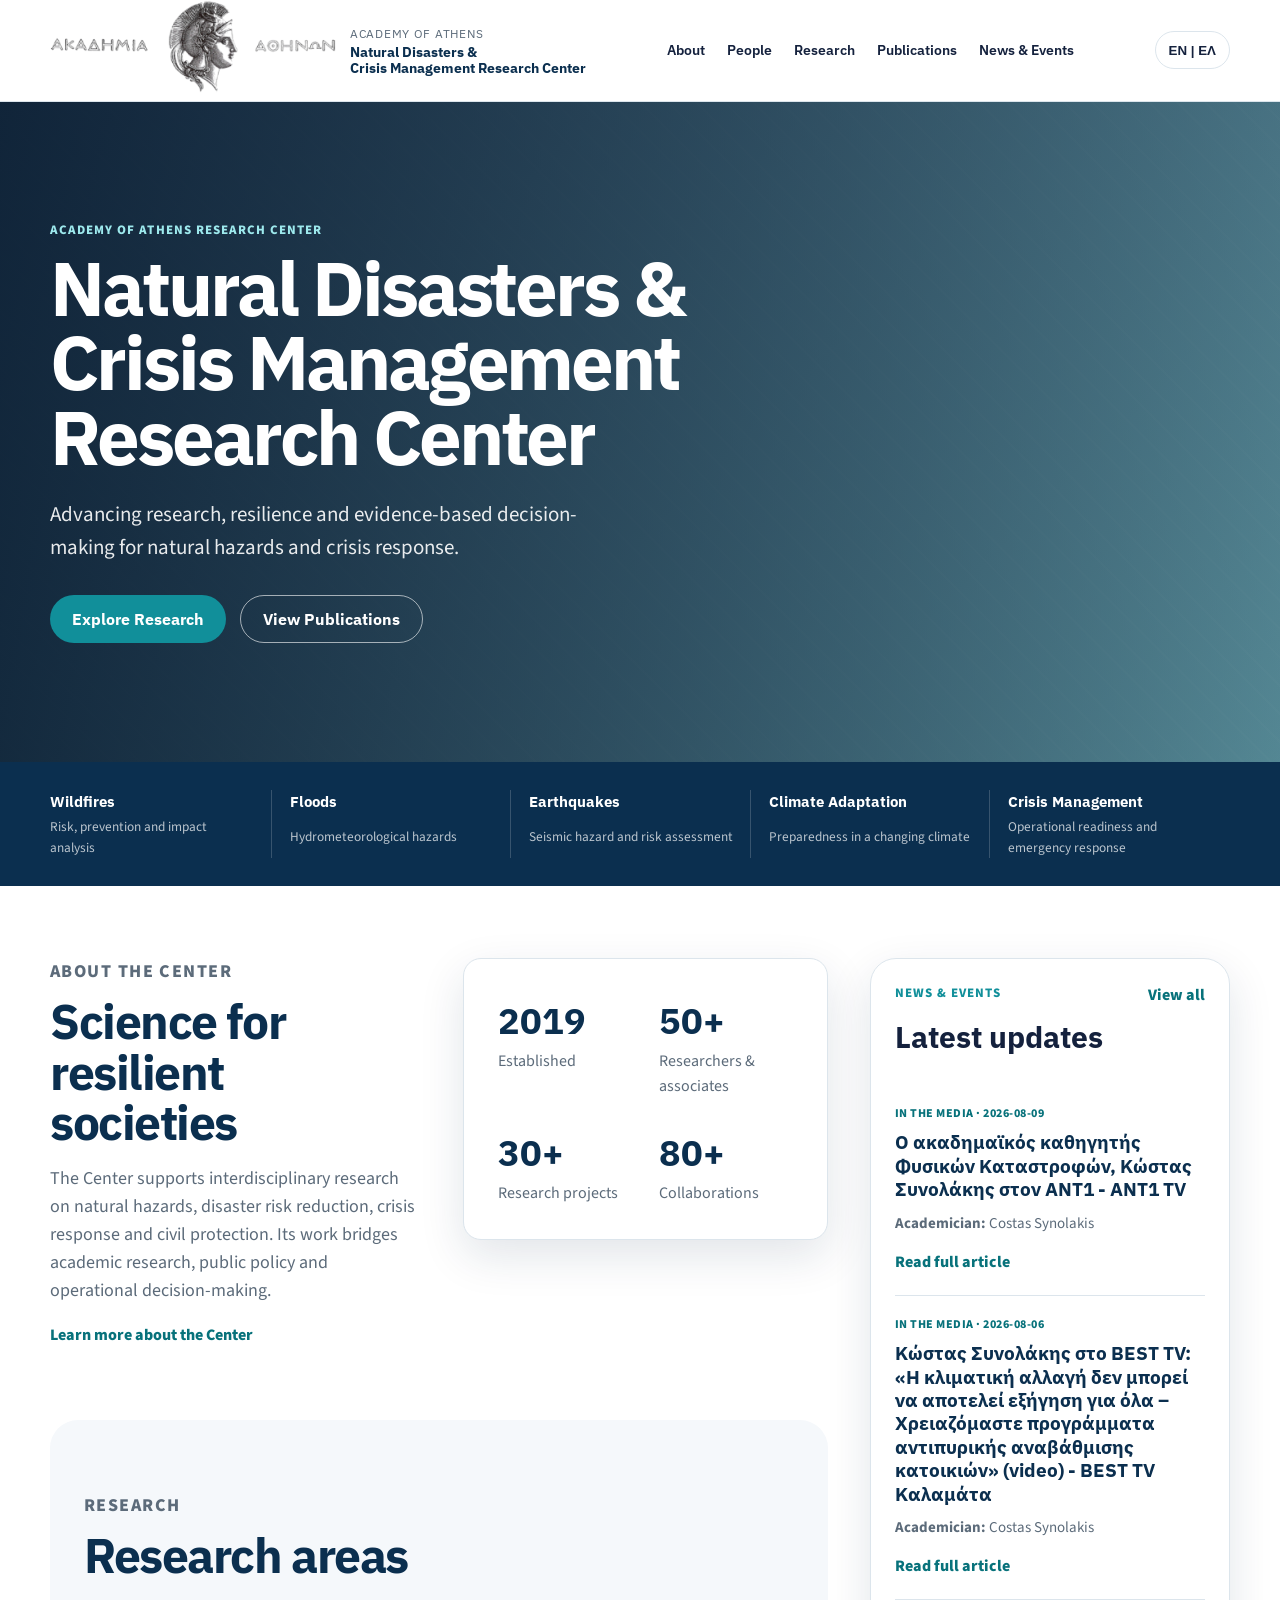
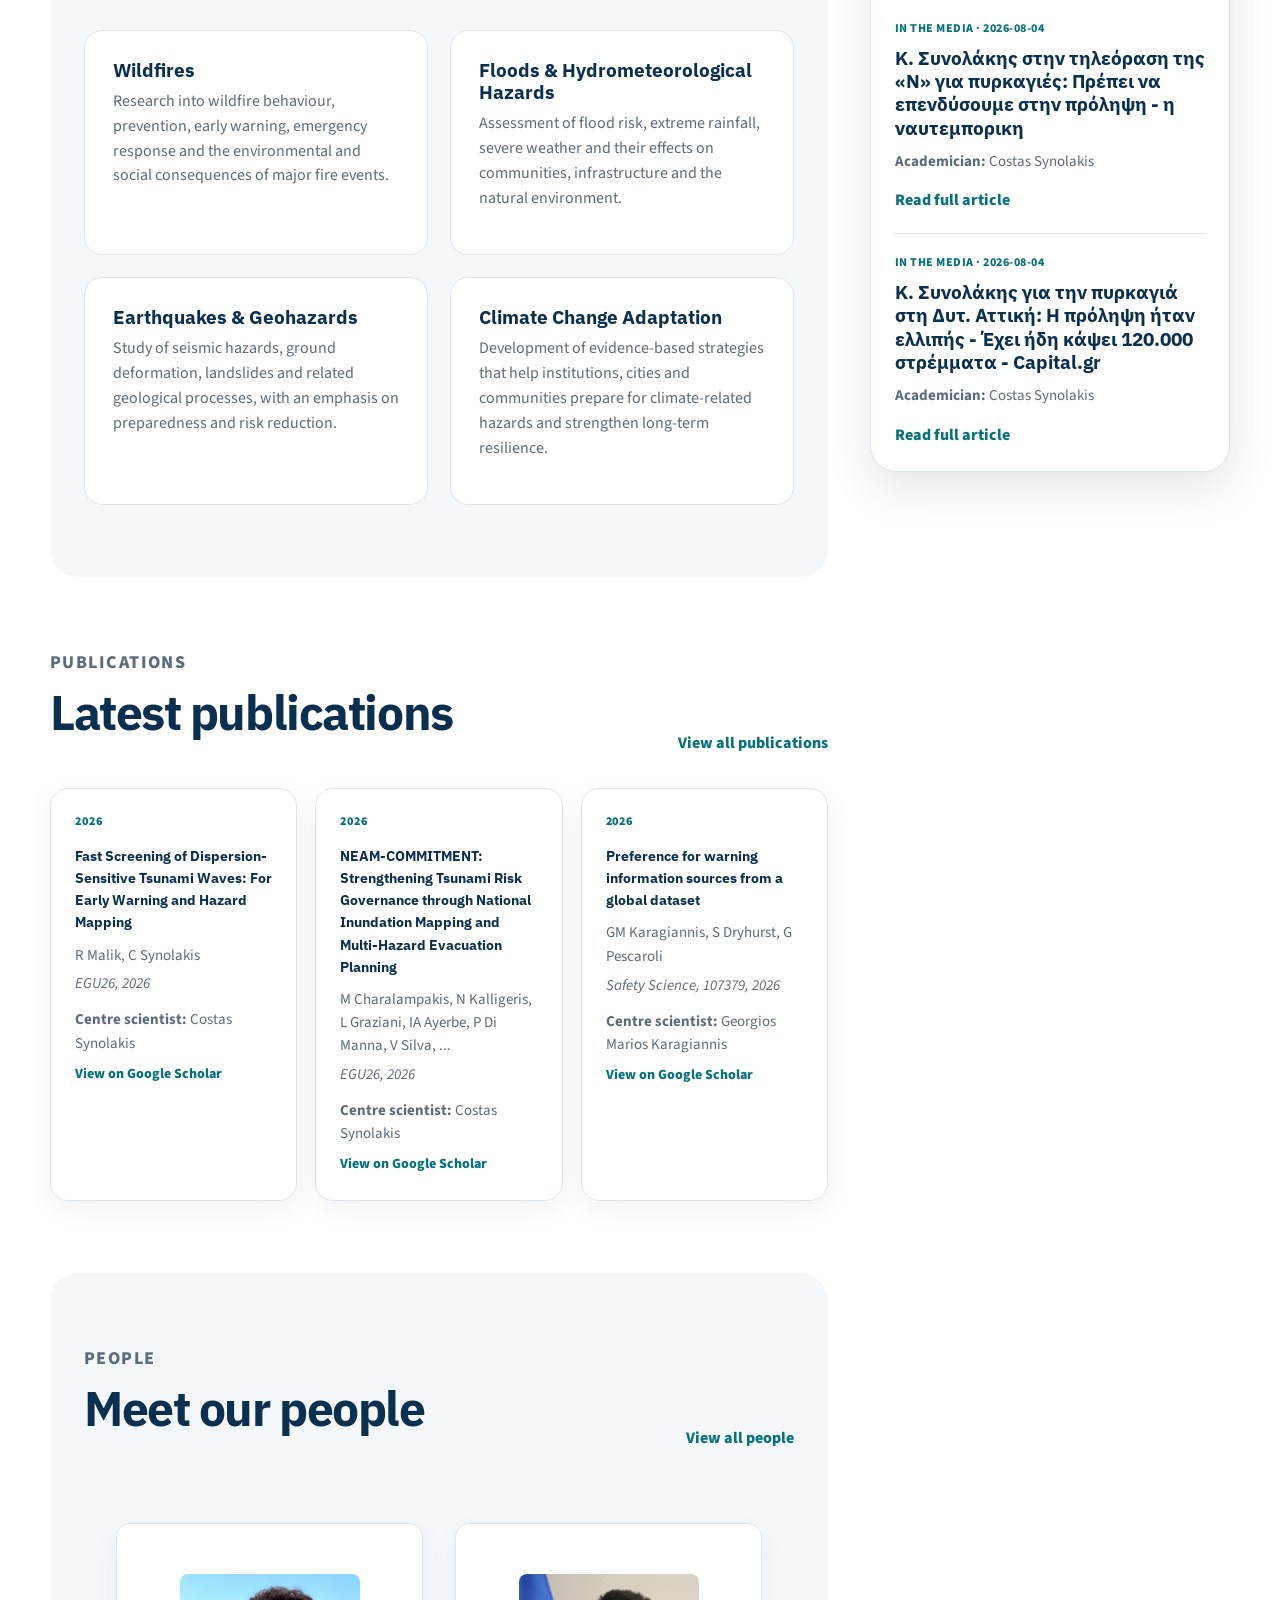
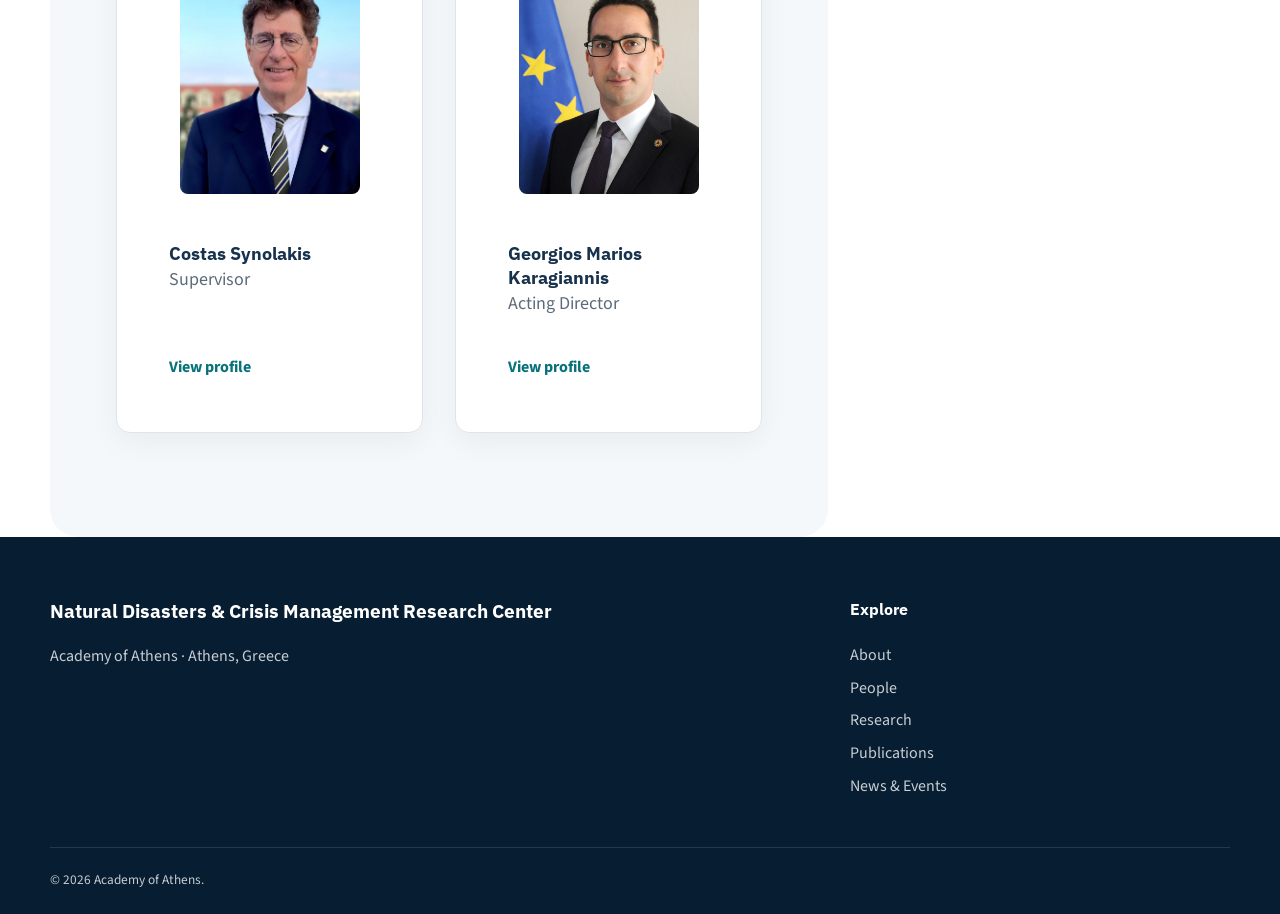
==== index.html @ b4e49e6f "Updates to the people section" ====
<!DOCTYPE html>
<html lang="en">
<head>
  <meta charset="UTF-8" />
  <meta name="viewport" content="width=device-width, initial-scale=1.0" />

  <title>
    Natural Disasters & Crisis Management Research Center | Academy of Athens
  </title>

  <meta
    name="description"
    content="Natural Disasters and Crisis Management Research Center of the Academy of Athens."
  />

  <link rel="preconnect" href="https://fonts.googleapis.com" />
  <link rel="preconnect" href="https://fonts.gstatic.com" crossorigin />

  <link
    href="https://fonts.googleapis.com/css2?family=IBM+Plex+Sans:wght@400;500;600;700&family=Source+Sans+3:wght@400;500;600;700&display=swap"
    rel="stylesheet"
  />

  <link rel="stylesheet" href="styles.css" />
</head>

<body>
  <header class="site-header">
    <div class="container nav-wrap">
      <a
        class="brand"
        href="index.html"
        aria-label="Academy of Athens Research Center homepage"
      >
        <div class="brand-logo">
          <img
            src="images/logo/academy-of-athens-logo.png"
            alt="Academy of Athens"
          />
        </div>

        <div>
          <span class="brand-top">Academy of Athens</span>

          <span class="brand-name">
            Natural Disasters &<br />
            Crisis Management Research Center
          </span>
        </div>
      </a>

      <nav class="main-nav" aria-label="Main navigation">
        <a
          href="#about"
          data-en="About"
          data-el="Σχετικά"
        >
          About
        </a>

        <a
          href="#people"
          data-en="People"
          data-el="Άνθρωποι"
        >
          People
        </a>

        <a
          href="#research"
          data-en="Research"
          data-el="Έρευνα"
        >
          Research
        </a>

        <a
          href="#publications"
          data-en="Publications"
          data-el="Δημοσιεύσεις"
        >
          Publications
        </a>

        <a
          href="#news"
          data-en="News & Events"
          data-el="Νέα & Εκδηλώσεις"
        >
          News & Events
        </a>
      </nav>

      <div class="nav-actions">
        <button class="lang-toggle" type="button" data-lang="en">
          EN | ΕΛ
        </button>

        <button
          class="menu-btn"
          type="button"
          aria-label="Open menu"
          aria-expanded="false"
        >
          ☰
        </button>
      </div>
    </div>
  </header>

  <main>
    <section class="hero">
      <div
        class="hero-bg placeholder-img"
        role="img"
        aria-label="Placeholder image for wildfire, flood or crisis management research"
      ></div>

      <div class="hero-overlay"></div>

      <div class="container hero-content">
        <p class="eyebrow">Academy of Athens Research Center</p>

        <h1
          data-en="Natural Disasters & Crisis Management Research Center"
          data-el="Κέντρο Έρευνας Φυσικών Καταστροφών & Διαχείρισης Κρίσεων"
        >
          Natural Disasters & Crisis Management Research Center
        </h1>

        <p
          class="hero-copy"
          data-en="Advancing research, resilience and evidence-based decision-making for natural hazards and crisis response."
          data-el="Προώθηση της έρευνας, της ανθεκτικότητας και της τεκμηριωμένης λήψης αποφάσεων για τις φυσικές καταστροφές και τη διαχείριση κρίσεων."
        >
          Advancing research, resilience and evidence-based decision-making
          for natural hazards and crisis response.
        </p>

        <div class="hero-actions">
  <a
    href="#research"
    class="btn btn-primary"
    data-en="Explore Research"
    data-el="Εξερευνήστε την Έρευνα"
  >
    Explore Research
  </a>

  <a
    href="#publications"
    class="btn btn-secondary"
    data-en="View Publications"
    data-el="Δείτε τις Δημοσιεύσεις"
  >
    View Publications
  </a>
</div>
      </div>
    </section>

    <section
  class="focus-strip"
  aria-label="Research focus areas"
>
  <div class="container focus-grid">
    <article>
      <strong
        data-en="Wildfires"
        data-el="Δασικές πυρκαγιές"
      >
        Wildfires
      </strong>

      <small
        data-en="Risk, prevention and impact analysis"
        data-el="Ανάλυση κινδύνου, πρόληψη και αξιολόγηση επιπτώσεων"
      >
        Risk, prevention and impact analysis
      </small>
    </article>

    <article>
      <strong
        data-en="Floods"
        data-el="Πλημμύρες"
      >
        Floods
      </strong>

      <small
        data-en="Hydrometeorological hazards"
        data-el="Υδρομετεωρολογικοί κίνδυνοι"
      >
        Hydrometeorological hazards
      </small>
    </article>

    <article>
      <strong
        data-en="Earthquakes"
        data-el="Σεισμοί"
      >
        Earthquakes
      </strong>

      <small
        data-en="Seismic hazard and risk assessment"
        data-el="Αξιολόγηση σεισμικής επικινδυνότητας και κινδύνου"
      >
        Seismic hazard and risk assessment
      </small>
    </article>

    <article>
      <strong
        data-en="Climate Adaptation"
        data-el="Προσαρμογή στην κλιματική αλλαγή"
      >
        Climate Adaptation
      </strong>

      <small
        data-en="Preparedness in a changing climate"
        data-el="Προετοιμασία για τις επιπτώσεις ενός μεταβαλλόμενου κλίματος"
      >
        Preparedness in a changing climate
      </small>
    </article>

    <article>
      <strong
        data-en="Crisis Management"
        data-el="Διαχείριση κρίσεων"
      >
        Crisis Management
      </strong>

      <small
        data-en="Operational readiness and emergency response"
        data-el="Επιχειρησιακή ετοιμότητα και απόκριση σε καταστάσεις έκτακτης ανάγκης"
      >
        Operational readiness and emergency response
      </small>
    </article>
  </div>
</section>

    <div class="container homepage-shell">
      <div class="homepage-main">
        <section
  id="about"
  class="section intro-section compact-section"
>
  <div class="two-col">
    <div>
      <p
        class="section-label"
        data-en="About the Center"
        data-el="Σχετικά με το Κέντρο"
      >
        About the Center
      </p>

      <h2
        data-en="Science for resilient societies"
        data-el="Επιστήμη για ανθεκτικές κοινωνίες"
      >
        Science for resilient societies
      </h2>

      <p
        data-en="The Center supports interdisciplinary research on natural hazards, disaster risk reduction, crisis response and civil protection. Its work bridges academic research, public policy and operational decision-making."
        data-el="Το Κέντρο υποστηρίζει τη διεπιστημονική έρευνα στους φυσικούς κινδύνους, τη μείωση του κινδύνου καταστροφών, την αντιμετώπιση κρίσεων και την πολιτική προστασία. Το έργο του συνδέει την ακαδημαϊκή έρευνα με τη δημόσια πολιτική και την επιχειρησιακή λήψη αποφάσεων."
      >
        The Center supports interdisciplinary research on natural hazards,
        disaster risk reduction, crisis response and civil protection. Its
        work bridges academic research, public policy and operational
        decision-making.
      </p>

      <a
        class="text-link"
        href="#"
        data-en="Learn more about the Center"
        data-el="Μάθετε περισσότερα για το Κέντρo"
      >
        Learn more about the Center
      </a>
    </div>

    <div class="stats-card">
      <div>
        <strong>2019</strong>

        <span
          data-en="Established"
          data-el="Έτος ίδρυσης"
        >
          Established
        </span>
      </div>

      <div>
        <strong>50+</strong>

        <span
          data-en="Researchers & associates"
          data-el="Ερευνητές και συνεργάτες"
        >
          Researchers & associates
        </span>
      </div>

      <div>
        <strong>30+</strong>

        <span
          data-en="Research projects"
          data-el="Ερευνητικά έργα"
        >
          Research projects
        </span>
      </div>

      <div>
        <strong>80+</strong>

        <span
          data-en="Collaborations"
          data-el="Συνεργασίες"
        >
          Collaborations
        </span>
      </div>
    </div>
  </div>
</section>
          

        <section
  id="research"
  class="section muted compact-section soft-block"
>
  <div class="section-head">
    <div>
      <p
        class="section-label"
        data-en="Research"
        data-el="Έρευνα"
      >
        Research
      </p>

      <h2
        data-en="Research areas"
        data-el="Ερευνητικοί τομείς"
      >
        Research areas
      </h2>
    </div>

  
  </div>

  <div class="card-grid research-grid">
    <article class="card">
      <h3
        data-en="Wildfires"
        data-el="Δασικές πυρκαγιές"
      >
        Wildfires
      </h3>

      <p
        data-en="Research into wildfire behaviour, prevention, early warning, emergency response and the environmental and social consequences of major fire events."
        data-el="Έρευνα για τη συμπεριφορά των δασικών πυρκαγιών, την πρόληψη, την έγκαιρη προειδοποίηση, την αντιμετώπιση εκτάκτων αναγκών και τις περιβαλλοντικές και κοινωνικές επιπτώσεις μεγάλων πυρκαγιών."
      >
        Research into wildfire behaviour, prevention, early warning,
        emergency response and the environmental and social consequences
        of major fire events.
      </p>
    </article>

    <article class="card">
      <h3
        data-en="Floods & Hydrometeorological Hazards"
        data-el="Πλημμύρες & Υδρομετεωρολογικοί Κίνδυνοι"
      >
        Floods & Hydrometeorological Hazards
      </h3>

      <p
        data-en="Assessment of flood risk, extreme rainfall, severe weather and their effects on communities, infrastructure and the natural environment."
        data-el="Αξιολόγηση του πλημμυρικού κινδύνου, των ακραίων βροχοπτώσεων και των έντονων καιρικών φαινομένων, καθώς και των επιπτώσεών τους στις κοινότητες, τις υποδομές και το φυσικό περιβάλλον."
      >
        Assessment of flood risk, extreme rainfall, severe weather and
        their effects on communities, infrastructure and the natural
        environment.
      </p>
    </article>

    <article class="card">
      <h3
        data-en="Earthquakes & Geohazards"
        data-el="Σεισμοί & Γεωλογικοί Κίνδυνοι"
      >
        Earthquakes & Geohazards
      </h3>

      <p
        data-en="Study of seismic hazards, ground deformation, landslides and related geological processes, with an emphasis on preparedness and risk reduction."
        data-el="Μελέτη των σεισμικών κινδύνων, των παραμορφώσεων του εδάφους, των κατολισθήσεων και των συναφών γεωλογικών διεργασιών, με έμφαση στην ετοιμότητα και τη μείωση του κινδύνου."
      >
        Study of seismic hazards, ground deformation, landslides and
        related geological processes, with an emphasis on preparedness and
        risk reduction.
      </p>
    </article>

    <article class="card">
      <h3
        data-en="Climate Change Adaptation"
        data-el="Προσαρμογή στην Κλιματική Αλλαγή"
      >
        Climate Change Adaptation
      </h3>

      <p
        data-en="Development of evidence-based strategies that help institutions, cities and communities prepare for climate-related hazards and strengthen long-term resilience."
        data-el="Ανάπτυξη τεκμηριωμένων στρατηγικών που βοηθούν τους θεσμούς, τις πόλεις και τις κοινότητες να προετοιμαστούν για τους κινδύνους που σχετίζονται με το κλίμα και να ενισχύσουν τη μακροπρόθεσμη ανθεκτικότητά τους."
      >
        Development of evidence-based strategies that help institutions,
        cities and communities prepare for climate-related hazards and
        strengthen long-term resilience.
      </p>
    </article>
  </div>
</section>
          

        <section id="publications" class="section compact-section">
  <div class="section-head">
    <div>
      <p
        class="section-label"
        data-en="Publications"
        data-el="Δημοσιεύσεις"
      >
        Publications
      </p>

      <h2
        data-en="Latest publications"
        data-el="Τελευταίες δημοσιεύσεις"
      >
        Latest publications
      </h2>
    </div>

    <a
      href="publications.html"
      class="text-link"
      data-en="View all publications"
      data-el="Δείτε όλες τις δημοσιεύσεις"
    >
      View all publications
    </a>
  </div>
  <div
  class="publication-list"
  data-publications-feed
  data-publications-limit="3"
>
  <p
    data-en="Loading latest publications..."
    data-el="Φόρτωση τελευταίων δημοσιεύσεων..."
  >
    Loading latest publications...
  </p>
</div>
        </section>

        <section
          id="people"
          class="section muted compact-section soft-block"
        >
          <div class="section-head">
  <div>

    <p
      class="section-label"
      data-en="People"
      data-el="Άνθρωποι"
    >
      People
    </p>

    <h2
      data-en="Meet our people"
      data-el="Γνωρίστε τους ανθρώπους μας"
    >
      Meet our people
    </h2>

  </div>

  <a
    href="people.html"
    class="text-link"
    data-en="View all people"
    data-el="Δείτε όλους τους επιστήμονες"
  >
    View all people
  </a>

</div>

          <div class="people-grid people-grid-featured">
            <article class="person-card">
              <a
                class="person-image-link"
                href="people.html#konstantinos-synolakis"
                aria-label="Read the profile of Costas Synolakis"
              >
                <img
                  class="person-photo"
                  src="images/people/costas-synolakis.jpg"
                  alt="Costas Synolakis"
                  loading="lazy"
                  width="800"
                  height="1000"
                />
              </a>

              <div class="person-card-content">
                <h3>
                  <a href="people.html#konstantinos-synolakis">
                    Costas Synolakis
                  </a>
                </h3>

                <p
                  class="person-role"
                  data-en="Supervisor"
                  data-el="Επόπτης"
                >
                  Supervisor
                </p>

                <a
                  class="person-profile-link"
                  href="people.html#konstantinos-synolakis"
                  data-en="View profile"
                  data-el="Προβολή προφίλ"
                >
                  View profile
                </a>
              </div>
            </article>

            <article class="person-card">
              <a
                class="person-image-link"
                href="people.html#georgios-marios-karagiannis"
                aria-label="Read the profile of Georgios Marios Karagiannis"
              >
                <img
                  class="person-photo"
                  src="images/people/georgios-marios-karagiannis.jpg"
                  alt="Georgios Marios Karagiannis"
                  loading="lazy"
                  width="800"
                  height="1000"
                />
              </a>

              <div class="person-card-content">
                <h3>
                  <a href="people.html#georgios-marios-karagiannis">
                    Georgios Marios Karagiannis
                  </a>
                </h3>

                <p
                  class="person-role"
                  data-en="Acting Director"
                  data-el="Διευθύνων"
                >
                Acting Director
              </p>

                <a
                  class="person-profile-link"
                  href="people.html#georgios-marios-karagiannis"
                  data-en="View profile"
                  data-el="Προβολή προφίλ"
                >
                  View profile
                </a>
              </div>
            </article>
          </div>
        </section>
      </div>

      <aside
  id="news"
  class="news-rail"
  aria-label="Latest news and events"
>
  <div class="news-rail-inner">
    <div class="section-head compact news-rail-head">
      <div>
        <p
          class="section-label"
          data-en="News & Events"
          data-el="Νέα & Εκδηλώσεις"
        >
          News & Events
        </p>

        <h2
          data-en="Latest updates"
          data-el="Τελευταίες ενημερώσεις"
        >
          Latest updates
        </h2>
      </div>

      <a
        href="news.html"
        class="text-link"
        data-en="View all"
        data-el="Δείτε όλα τα νέα"
      >
        View all
        
      </a>
    </div>

    <div data-news-feed data-news-limit="4">
      <p
        data-en="Loading latest news..."
        data-el="Φόρτωση τελευταίων ειδήσεων..."
      >
        Loading latest news...
      </p>
    </div>
  </div>
</aside>
    </div>

        
      
      
  </main>

 <footer class="site-footer">
  <div class="container footer-grid">
    <div>
      <h3
        data-en="Natural Disasters & Crisis Management Research Center"
        data-el="Κέντρο Έρευνας Φυσικών Καταστροφών & Διαχείρισης Κρίσεων"
      >
        Natural Disasters & Crisis Management Research Center
      </h3>

      <p
        data-en="Academy of Athens · Athens, Greece"
        data-el="Ακαδημία Αθηνών · Αθήνα, Ελλάδα"
      >
        Academy of Athens · Athens, Greece
      </p>
    </div>

    <div>
      <h4
        data-en="Explore"
        data-el="Εξερεύνηση"
      >
        Explore
      </h4>

      <a
        href="index.html#about"
        data-en="About"
        data-el="Σχετικά"
      >
        About
      </a>

      <a
        href="people.html"
        data-en="People"
        data-el="Άνθρωποι"
      >
        People
      </a>

      <a
        href="index.html#research"
        data-en="Research"
        data-el="Έρευνα"
      >
        Research
      </a>

      <a
        href="publications.html"
        data-en="Publications"
        data-el="Δημοσιεύσεις"
      >
        Publications
      </a>

      <a
        href="news.html"
        data-en="News & Events"
        data-el="Νέα & Εκδηλώσεις"
      >
        News & Events
      </a>
    </div>
  </div>

  <div class="container footer-bottom">
    <small
      data-en="© 2026 Academy of Athens."
      data-el="© 2026 Ακαδημία Αθηνών."
    >
      © 2026 Academy of Athens.
    </small>
  </div>
</footer>

  <script src="script.js"></script>
  <script src="publications.js"></script>
  <script src="news.js"></script>
  
</body>
</html>
---- styles.css ----
:root {
  --navy: #0b2f4f;
  --deep: #123f66;
  --teal: #118f9a;
  --teal-dark: #08727b;
  --ink: #14213d;
  --muted: #5c6b7a;
  --line: #dce5ec;
  --soft: #f5f8fb;
  --white: #ffffff;
  --shadow: 0 16px 45px rgba(16, 39, 70, 0.12);
  --radius: 18px;
}

* {
  box-sizing: border-box;
}

html {
  scroll-behavior: smooth;
}

body {
  margin: 0;
  font-family: "Source Sans 3", Arial, sans-serif;
  color: var(--ink);
  background: var(--white);
  line-height: 1.55;
}

h1,
h2,
h3,
h4,
.brand-name,
.brand-top,
.btn,
nav {
  font-family: "IBM Plex Sans", Arial, sans-serif;
}

h1,
h2,
h3,
p {
  margin-top: 0;
}

a {
  color: inherit;
  text-decoration: none;
}

img {
  max-width: 100%;
}

.container {
  width: min(1180px, calc(100% - 40px));
  margin: 0 auto;
}

.site-header {
  position: sticky;
  top: 0;
  z-index: 20;
  background: rgba(255, 255, 255, 0.94);
  backdrop-filter: blur(14px);
  border-bottom: 1px solid var(--line);
}

.nav-wrap {
  min-height: 82px;
  display: flex;
  align-items: center;
  justify-content: space-between;
  gap: 24px;
}

.brand {
  display: flex;
  align-items: center;
  gap: 14px;
}

.brand-mark {
  width: 48px;
  height: 48px;
  border: 1px solid var(--navy);
  border-radius: 50%;
  display: grid;
  place-items: center;
  color: var(--navy);
  font-weight: 700;
}

.brand-top {
  display: block;
  font-size: 12px;
  text-transform: uppercase;
  color: var(--muted);
  letter-spacing: 0.06em;
}

.brand-name {
  display: block;
  font-size: 14px;
  font-weight: 700;
  line-height: 1.15;
  color: var(--navy);
}

.main-nav {
  display: flex;
  gap: 22px;
  align-items: center;
  font-size: 14px;
  font-weight: 600;
  color: var(--ink);
}

.main-nav a {
  position: relative;
}

.main-nav a::after {
  content: "";
  position: absolute;
  left: 0;
  bottom: -10px;
  width: 0;
  height: 2px;
  background: var(--teal);
  transition: width 0.2s ease;
}

.main-nav a:hover::after,
.main-nav a[aria-current="page"]::after {
  width: 100%;
}

.nav-actions {
  display: flex;
  align-items: center;
  gap: 10px;
}

.search-btn,
.lang-toggle,
.menu-btn {
  height: 38px;
  padding: 0 13px;
  border: 1px solid var(--line);
  border-radius: 999px;
  background: var(--white);
  color: var(--ink);
  cursor: pointer;
  font-weight: 700;
}

.menu-btn {
  display: none;
}

.hero {
  min-height: 660px;
  position: relative;
  display: flex;
  align-items: center;
  color: var(--white);
  overflow: hidden;
}

.hero-bg {
  position: absolute;
  inset: 0;
  background:
    linear-gradient(135deg, rgba(12, 45, 76, 0.7), rgba(8, 105, 115, 0.25)),
    url("images/homepage-hero-placeholder.jpg");
  background-size: cover;
  background-position: center;
}

.placeholder-img {
  background-color: #d9e5ec;
  background-image:
    linear-gradient(135deg, rgba(11, 47, 79, 0.72), rgba(17, 143, 154, 0.48)),
    repeating-linear-gradient(
      45deg,
      transparent 0 18px,
      rgba(255, 255, 255, 0.16) 18px 20px
    );
}

.hero-overlay {
  position: absolute;
  inset: 0;
  background: linear-gradient(90deg, rgba(5, 23, 43, 0.82), rgba(5, 23, 43, 0.32));
}

.hero-content {
  position: relative;
  max-width: 720px;
  margin-left: calc((100% - min(1180px, calc(100% - 40px))) / 2);
}

.eyebrow,
.section-label {
  color: var(--teal);
  font-weight: 800;
  letter-spacing: 0.08em;
  text-transform: uppercase;
  font-size: 13px;
  margin-bottom: 10px;
}

.hero .eyebrow {
  color: #9de9ed;
}

.hero h1 {
  font-size: clamp(42px, 6vw, 76px);
  line-height: 0.98;
  margin-bottom: 24px;
  letter-spacing: -0.04em;
}

.hero-copy {
  max-width: 590px;
  margin-bottom: 32px;
  color: rgba(255, 255, 255, 0.9);
  font-size: 21px;
}

.hero-actions,
.publication-card div,
.newsletter form {
  display: flex;
  gap: 14px;
  flex-wrap: wrap;
}

.btn {
  min-height: 48px;
  padding: 0 22px;
  border-radius: 999px;
  display: inline-flex;
  align-items: center;
  justify-content: center;
  font-weight: 700;
  transition: transform 0.2s ease, background 0.2s ease;
}

.btn:hover {
  transform: translateY(-2px);
}

.btn-primary {
  background: var(--teal);
  color: var(--white);
}

.btn-primary:hover {
  background: var(--teal-dark);
}

.btn-secondary {
  border: 1px solid rgba(255, 255, 255, 0.6);
  color: var(--white);
}

.focus-strip {
  padding: 28px 0;
  background: var(--navy);
  color: var(--white);
}

.focus-grid {
  display: grid;
  grid-template-columns: repeat(5, 1fr);
  gap: 18px;
}

.focus-grid article {
  display: grid;
  gap: 4px;
  padding-right: 16px;
  border-right: 1px solid rgba(255, 255, 255, 0.18);
}

.focus-grid article:last-child {
  border-right: none;
}

.focus-grid span {
  font-size: 25px;
}

.focus-grid strong {
  font-family: "IBM Plex Sans", Arial, sans-serif;
  font-size: 15px;
}

.focus-grid small {
  color: rgba(255, 255, 255, 0.72);
}

.people-profiles-section {
  padding-top: 32px;
}

.compact-section {
  padding: 72px 0;
}

.soft-block {
  padding-left: 34px;
  padding-right: 34px;
  border-radius: 28px;
}

.muted {
  background: var(--soft);
}

.two-col {
  display: grid;
  grid-template-columns: 1fr 1fr;
  gap: 48px;
  align-items: start;
}

.section h2 {
  margin-bottom: 18px;
  color: var(--navy);
  font-size: clamp(30px, 4vw, 48px);
  line-height: 1.05;
  letter-spacing: -0.03em;
}

.section p {
  color: var(--muted);
  font-size: 18px;
}

.text-link {
  color: var(--teal-dark);
  font-weight: 800;
}

.stats-card {
  padding: 34px;
  display: grid;
  grid-template-columns: repeat(2, 1fr);
  gap: 26px;
  background: var(--white);
  border: 1px solid var(--line);
  border-radius: var(--radius);
  box-shadow: var(--shadow);
}

.stats-card strong {
  display: block;
  color: var(--navy);
  font-family: "IBM Plex Sans", Arial, sans-serif;
  font-size: 36px;
}

.stats-card span {
  color: var(--muted);
}

.section-head {
  margin-bottom: 32px;
  display: flex;
  align-items: end;
  justify-content: space-between;
  gap: 30px;
}

.section-head.compact {
  margin-bottom: 20px;
}

.card-grid {
  display: grid;
  grid-template-columns: repeat(2, 1fr);
  gap: 22px;
}

.card {
  min-height: 210px;
  padding: 28px;
  background: var(--white);
  border: 1px solid var(--line);
  border-radius: var(--radius);
  transition: transform 0.2s ease, box-shadow 0.2s ease;
}

.card:hover {
  transform: translateY(-4px);
  box-shadow: var(--shadow);
}

.card-icon {
  display: inline-block;
  margin-bottom: 20px;
  font-size: 34px;
}

.card h3,
.publication-card h3,
.event-row h3,
.news-card h3,
.person-card h3,
.featured-news-card h3 {
  margin-bottom: 8px;
  color: var(--navy);
  line-height: 1.18;
}

.card p {
  font-size: 16px;
}

.publication-list {
  display: grid;
  grid-template-columns: repeat(3, 1fr);
  gap: 18px;
}

.publication-card {
  padding: 24px;
  border: 1px solid var(--line);
  border-radius: var(--radius);
  box-shadow: 0 8px 28px rgba(16, 39, 70, 0.06);
}

.pub-type {
  color: var(--teal-dark);
  font-size: 12px;
  font-weight: 900;
  letter-spacing: 0.07em;
  text-transform: uppercase;
}

.publication-card p {
  font-size: 15px;
}

.publication-card a {
  color: var(--teal-dark);
  font-size: 14px;
  font-weight: 800;
}

.publication-card-top {
  display: flex;
  align-items: center;
  justify-content: space-between;
  gap: 1rem;
  margin-bottom: 0.75rem;
}

.publication-card h3 {
  margin: 0 0 0.75rem;
}

.publication-card h3 a {
  color: inherit;
  text-decoration: none;
}

.publication-card h3 a:hover {
  text-decoration: underline;
}

.publication-authors,
.publication-source,
.publication-researchers {
  margin: 0.35rem 0;
}

.publication-authors {
  color: #425466;
}

.publication-source {
  color: #667085;
  font-style: italic;
}

.publication-researchers {
  margin-top: 0.8rem;
}

.publication-citations {
  color: #667085;
  font-size: 0.85rem;
}

.publications-full-list {
  display: grid;
  gap: 1.25rem;
}

.publications-pagination {
  margin-top: 2.5rem;
  display: flex;
  flex-wrap: wrap;
  justify-content: center;
  gap: 0.5rem;
}

.pagination-button {
  min-width: 42px;
  min-height: 42px;
  padding: 0.65rem 0.9rem;
  border: 1px solid #ccd5df;
  border-radius: 6px;
  background: var(--white);
  cursor: pointer;
}

.pagination-button:hover:not(:disabled) {
  border-color: var(--navy);
}

.pagination-button.is-active {
  background: var(--navy);
  color: var(--white);
  border-color: var(--navy);
}

.pagination-button:disabled {
  opacity: 0.45;
  cursor: not-allowed;
}

.empty-state {
  padding: 2rem;
  background: var(--white);
  border: 1px solid var(--line);
  border-radius: 10px;
}

/* People cards on the homepage */

.people-grid {
  display: grid;
  gap: 18px;
}

.people-grid-featured {
  grid-template-columns: repeat(2, minmax(0, 320px));
  gap: 32px;
  justify-content: start;
  align-items: stretch;
  padding: 40px 32px 32px;
}

@media (max-width: 700px) {
  .people-grid-featured {
    grid-template-columns: 1fr;
    max-width: 100%;
  }
}

.person-card {
  display: flex;
  flex-direction: column;
  overflow: hidden;
  background: var(--white);
  border: 1px solid var(--line);
  border-radius: 14px;
  box-shadow: 0 10px 30px rgba(0, 0, 0, 0.05);
  text-align: left;
  transition: transform 0.25s ease, box-shadow 0.25s ease;
  padding: 40px 32px 32px;
}

.person-card:hover {
  transform: translateY(-4px);
  box-shadow: 0 18px 40px rgba(0, 0, 0, 0.08);
}

.person-image-link {
  display: block;
  width: 180px;
  margin: 0 auto 28px;
}

.person-photo {
  margin-top: 10px;
  width: 180px;
  height: 220px;
  object-fit: cover;
  object-position: center top;
  display: block;
  border-radius: 8px;
}

.person-card:hover .person-photo {
  transform: scale(1.04);
}

.person-card-content {
  display: flex;
  flex: 1;
  flex-direction: column;
  padding: 1.25rem;
}

.person-card h3 {
  margin: 0;
  font-size: 1.1rem;
  line-height: 1.35;
}

.person-card h3 a {
  color: #17324d;
}

.person-card h3 a:hover {
  text-decoration: underline;
}

.person-profile-link {
  margin-top: auto;
  padding-top: 1.2rem;
  color: var(--teal-dark);
  font-weight: 700;
}

.person-profile-link:hover {
  text-decoration: underline;
}

/* People page */

.page-hero {
  padding: 5rem 0 3.5rem;
  background: #f3f6fa;
}

.page-hero h1 {
  margin: 0.4rem 0 1rem;
  font-size: clamp(2.5rem, 6vw, 4.5rem);
  line-height: 1.05;
}

.page-hero p:last-child {
  max-width: 760px;
  font-size: 1.15rem;
}

.people-intro {
  padding: 64px 0 40px;
}

.people-intro .section-label {
  margin-bottom: 12px;
}

.people-intro h1 {
  margin: 0 0 20px;
  color: var(--navy);
  font-size: clamp(2.5rem, 6vw, 4.5rem);
  line-height: 1.05;
  letter-spacing: -0.03em;
}

.people-intro-copy {
  max-width: 1000px;
  margin: 0;
  color: var(--muted);
  font-size: 18px;
  line-height: 1.7;
}

.people-profiles-section {
  padding-top: 32px;
}

.people-profile-list {
  display: grid;
  gap: 2rem;
}

.people-profile {
  display: block;
  width: 100%;
  padding: 2rem;
  scroll-margin-top: 120px;
  background: #ffffff;
  border: 1px solid #dde4ec;
  border-radius: 16px;
}

.people-profile h2 {
  margin: 0.1rem 0 1rem;
}

.people-profile p {
  width: 100%;
  max-width: none;
  line-height: 1.7;
  margin-bottom: 1.5rem;
}

.people-profile .text-link {
  display: inline-block;
  margin-top: 1rem;
}

/* Homepage news rail */

.homepage-shell {
  display: grid;
  grid-template-columns: minmax(0, 1fr) 360px;
  gap: 42px;
  align-items: start;
}

.homepage-main {
  min-width: 0;
}

.news-rail {
  position: sticky;
  top: 110px;
  padding: 72px 0;
}

.news-rail-inner {
  padding: 24px;
  background: var(--white);
  border: 1px solid var(--line);
  border-radius: 26px;
  box-shadow: var(--shadow);
}

.news-rail-head {
  align-items: start;
}

.news-rail-head h2 {
  font-size: 30px;
}

.news-feed-card {
  padding: 20px 0;
  border-bottom: 1px solid var(--line);
}

.news-feed-card:first-child {
  padding-top: 0;
}

.news-feed-card:last-child {
  padding-bottom: 0;
  border-bottom: 0;
}

.news-feed-card h3 {
  margin: 0 0 10px;
  color: var(--navy);
  line-height: 1.25;
}

.news-feed-card > p {
  color: var(--muted);
  font-size: 15px;
}

.news-meta {
  margin-bottom: 8px;
  color: var(--teal-dark) !important;
  font-size: 12px !important;
  font-weight: 800;
  letter-spacing: 0.04em;
  text-transform: uppercase;
}

.news-feed-card a {
  color: var(--teal-dark);
  font-weight: 800;
}


.site-footer {
  padding: 60px 0 24px;
  background: #061d32;
  color: rgba(255, 255, 255, 0.78);
}

.footer-grid {
  display: grid;
  grid-template-columns: 2fr 1fr;
  gap: 40px;
}

.site-footer h3,
.site-footer h4 {
  margin-top: 0;
  color: var(--white);
}

.site-footer a {
  display: block;
  margin: 8px 0;
}

.footer-bottom {
  margin-top: 40px;
  padding-top: 22px;
  display: flex;
  justify-content: space-between;
  gap: 20px;
  border-top: 1px solid rgba(255, 255, 255, 0.12);
}

.sr-only {
  position: absolute;
  left: -9999px;
}

@media (max-width: 1100px) {
  .homepage-shell {
    grid-template-columns: 1fr;
  } 


  .news-rail {
    position: static;
    order: -1;
    padding: 0 0 72px;
  }
}

@media (max-width: 980px) {
  @media (max-width: 980px) {
  .nav-wrap {
    position: relative;
  }

  .main-nav {
    display: none;
    position: absolute;
    top: calc(100% + 1px);
    left: 0;
    right: 0;
    z-index: 50;

    flex-direction: column;
    align-items: stretch;
    gap: 0;

    padding: 12px 20px 18px;
    background: var(--white);
    border-bottom: 1px solid var(--line);
    box-shadow: 0 14px 30px rgba(16, 39, 70, 0.12);
  }

  .main-nav.is-open {
    display: flex;
  }

  .main-nav a {
    display: block;
    padding: 13px 4px;
    border-bottom: 1px solid var(--line);
  }

  .main-nav a:last-child {
    border-bottom: none;
  }

  .main-nav a::after {
    display: none;
  }

  .menu-btn {
    display: inline-flex;
    align-items: center;
    justify-content: center;
  }

  .nav-actions {
    display: flex;
    align-items: center;
    gap: 8px;
    flex-shrink: 0;
  }

  .lang-toggle {
    width: auto;
    min-width: 78px;
    padding: 0 12px;
    font-size: 0.85rem;
    line-height: 1;
    white-space: nowrap;
    flex-shrink: 0;
  }

  .hero-content {
    margin-left: auto;
  }

  .focus-grid,
  .publication-list,
  .contracts-grid {
    grid-template-columns: repeat(2, 1fr);
  }

  .two-col,
  .footer-grid {
    grid-template-columns: 1fr;
  }

  .newsletter-inner {
    align-items: flex-start;
    flex-direction: column;
  }
}
}

@media (max-width: 640px) {
  .container {
    width: min(100% - 28px, 1180px);
  }

  .hero {
    min-height: 620px;
  }
  .lang-toggle {
    min-width: 72px;
    padding: 0 10px;
    font-size: 0.78rem;
    white-space: nowrap;
  }
  .focus-grid,
  .card-grid,
  .publication-list,
  .contracts-grid {
    grid-template-columns: 1fr;
  }

  .stats-card {
    grid-template-columns: 1fr;
  }

  .soft-block {
    padding-left: 20px;
    padding-right: 20px;
    border-radius: 20px;
  }

  .section-head {
    align-items: flex-start;
    flex-direction: column;
    gap: 10px;
  }

  .footer-bottom {
    flex-direction: column;
  }
}

.publications-toolbar{
    display:flex;
    justify-content:flex-end;
    gap:1rem;
    align-items:flex-end;
    flex-wrap:wrap;
    margin-bottom:2rem;
}
/* Academician filter */

/* Academician filter panel */

.researcher-filter-panel {
  margin-top: 2.5rem;
  margin-bottom: 3rem;
}

.researcher-filter-panel-inner h3 {
  margin: 0 0 1.5rem;
  color: var(--ink);
  font-size: 1.25rem;
}

.researcher-filter-options {
  display: flex;
  flex-wrap: wrap;
  gap: 0.75rem;
  margin-bottom: 2.5rem;
}

.researcher-filter-button {
  padding: 0.7rem 1.1rem;
  border: 1px solid var(--line);
  border-radius: 999px;
  background: var(--white);
  color: var(--navy);
  font-family: "IBM Plex Sans", Arial, sans-serif;
  font-size: 0.9rem;
  font-weight: 600;
  line-height: 1.2;
  cursor: pointer;

  transition:
    background 0.2s ease,
    color 0.2s ease,
    border-color 0.2s ease,
    transform 0.2s ease;
}

.researcher-filter-button:hover {
  border-color: var(--teal);
  color: var(--teal-dark);
  transform: translateY(-1px);
}

.researcher-filter-button.is-active {
  background: var(--navy);
  border-color: var(--navy);
  color: var(--white);
}
.sort-group{
    display:flex;
    flex-direction:column;
    gap:.35rem;
}

.sort-group label{
    font-size:.85rem;
    font-weight:600;
    color:#5b6470;
}

.sort-group select{
    padding:.6rem .9rem;
    border:1px solid #d8dde6;
    border-radius:10px;
    background:#fff;
    min-width:180px;
}

.publications-load-more{
    margin-top:2rem;
    text-align:center;
}

.publication-counter{
    margin-bottom:1rem;
    color:#5b6470;
    font-weight:600;
}

.load-more-button{
    padding:.8rem 1.6rem;
    border:none;
    border-radius:999px;
    background:#0b5cab;
    color:#fff;
    cursor:pointer;
    font-weight:600;
}

.load-more-button:hover{
    opacity:.9;
}
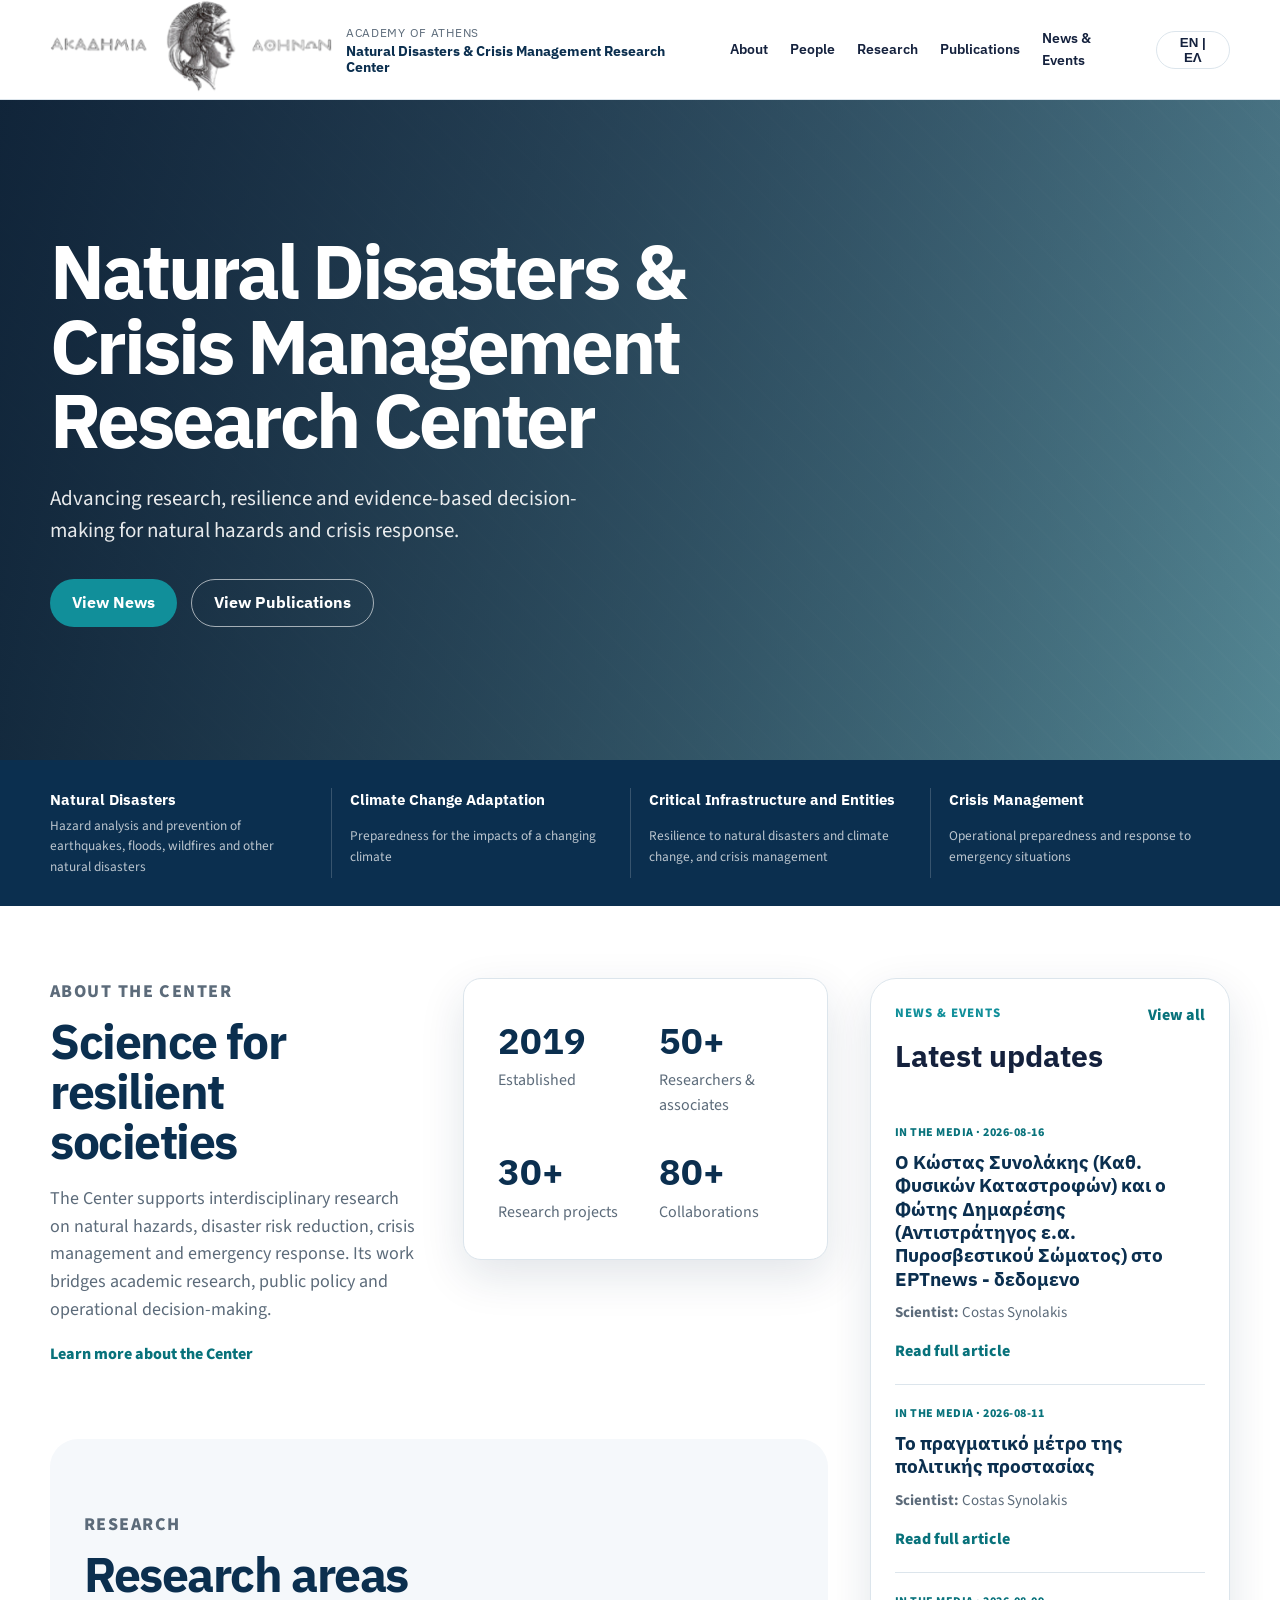
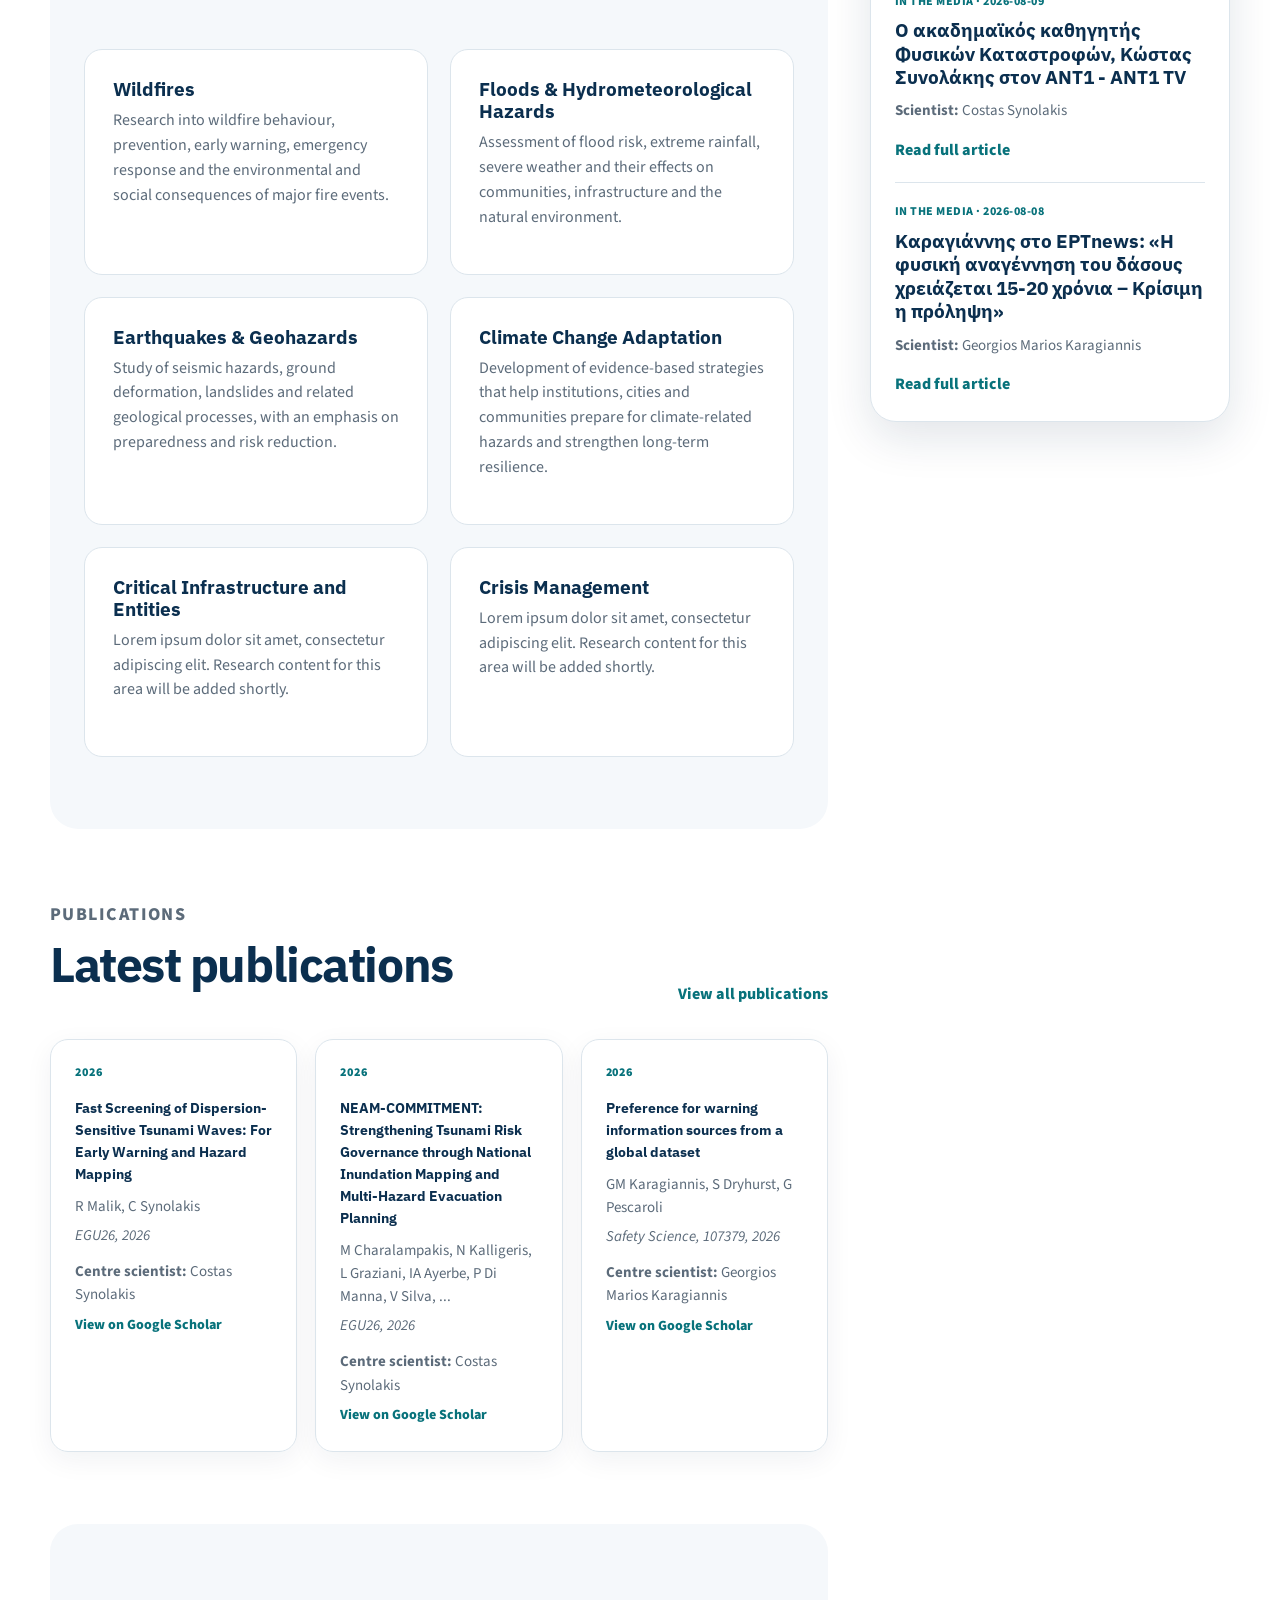
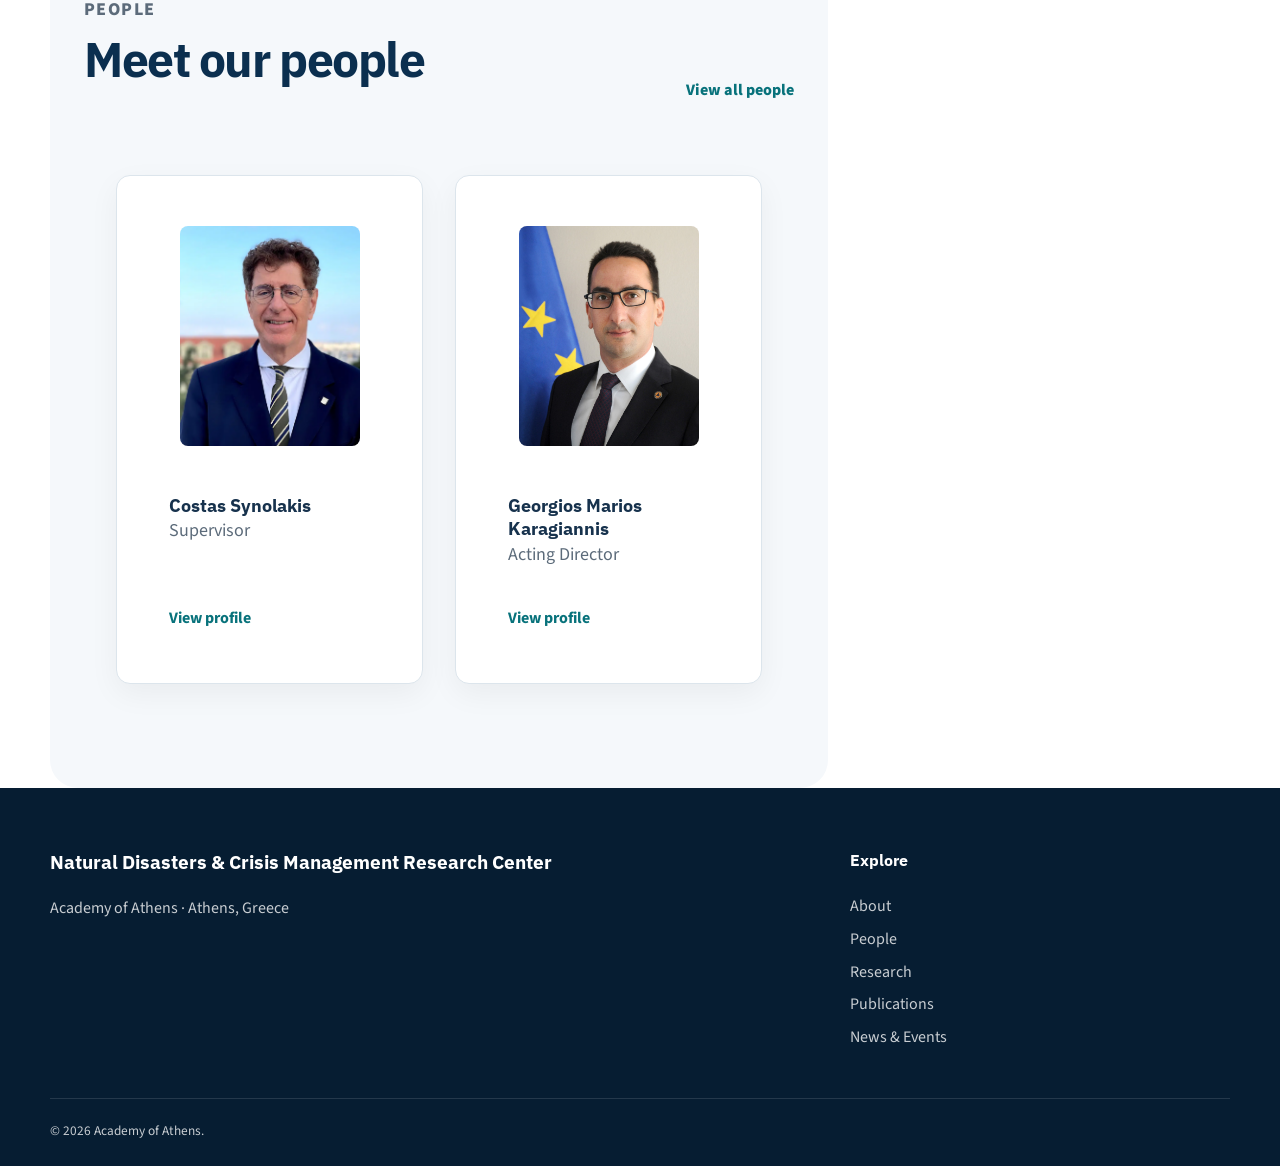
==== commit d33393d8: "Changes to index.html" ====
--- a/index.html
+++ b/index.html
@@ -42,9 +42,12 @@
         <div>
           <span class="brand-top">Academy of Athens</span>
 
-          <span class="brand-name">
-            Natural Disasters &<br />
-            Crisis Management Research Center
+          <span
+            class="brand-name"
+            data-en="Natural Disasters & Crisis Management Research Center"
+            data-el="Κέντρο Έρευνας Φυσικών Καταστροφών & Διαχείρισης Κρίσεων"
+          >
+            Natural Disasters & Crisis Management Research Center
           </span>
         </div>
       </a>
@@ -119,7 +122,6 @@
       <div class="hero-overlay"></div>
 
       <div class="container hero-content">
-        <p class="eyebrow">Academy of Athens Research Center</p>
 
         <h1
           data-en="Natural Disasters & Crisis Management Research Center"
@@ -139,13 +141,13 @@
 
         <div class="hero-actions">
   <a
-    href="#research"
-    class="btn btn-primary"
-    data-en="Explore Research"
-    data-el="Εξερευνήστε την Έρευνα"
-  >
-    Explore Research
-  </a>
+  href="news.html"
+  class="btn btn-primary"
+  data-en="View News"
+  data-el="Δείτε τα Νέα"
+>
+  View News
+</a>
 
   <a
     href="#publications"
@@ -159,74 +161,65 @@
       </div>
     </section>
 
+    
     <section
   class="focus-strip"
   aria-label="Research focus areas"
 >
   <div class="container focus-grid">
+
     <article>
       <strong
-        data-en="Wildfires"
-        data-el="Δασικές πυρκαγιές"
-      >
-        Wildfires
+        data-en="Natural Disasters"
+        data-el="Φυσικές καταστροφές"
+      >
+        Natural Disasters
       </strong>
 
       <small
-        data-en="Risk, prevention and impact analysis"
-        data-el="Ανάλυση κινδύνου, πρόληψη και αξιολόγηση επιπτώσεων"
-      >
-        Risk, prevention and impact analysis
+        data-en="Hazard analysis and prevention of earthquakes, floods, wildfires and other natural disasters"
+        data-el="Ανάλυση επικινδυνότητας και πρόληψη σεισμών, πλημμυρών, δασικών πυρκαγιών και άλλων φυσικών καταστροφών"
+      >
+        Hazard analysis and prevention of earthquakes, floods, wildfires
+        and other natural disasters
       </small>
     </article>
 
+
     <article>
       <strong
-        data-en="Floods"
-        data-el="Πλημμύρες"
-      >
-        Floods
+        data-en="Climate Change Adaptation"
+        data-el="Προσαρμογή στην κλιματική αλλαγή"
+      >
+        Climate Change Adaptation
       </strong>
 
       <small
-        data-en="Hydrometeorological hazards"
-        data-el="Υδρομετεωρολογικοί κίνδυνοι"
-      >
-        Hydrometeorological hazards
+        data-en="Preparedness for the impacts of a changing climate"
+        data-el="Προετοιμασία για τις επιπτώσεις ενός μεταβαλλόμενου κλίματος"
+      >
+        Preparedness for the impacts of a changing climate
       </small>
     </article>
 
+
     <article>
       <strong
-        data-en="Earthquakes"
-        data-el="Σεισμοί"
-      >
-        Earthquakes
+        data-en="Critical Infrastructure and Entities"
+        data-el="Κρίσιμες υποδομές και οντότητες"
+      >
+        Critical Infrastructure and Entities
       </strong>
 
       <small
-        data-en="Seismic hazard and risk assessment"
-        data-el="Αξιολόγηση σεισμικής επικινδυνότητας και κινδύνου"
-      >
-        Seismic hazard and risk assessment
+        data-en="Resilience to natural disasters and climate change, and crisis management"
+        data-el="Ανθεκτικότητα σε φυσικές καταστροφές και κλιματική αλλαγή, διαχείριση κρίσεων"
+      >
+        Resilience to natural disasters and climate change, and crisis
+        management
       </small>
     </article>
 
-    <article>
-      <strong
-        data-en="Climate Adaptation"
-        data-el="Προσαρμογή στην κλιματική αλλαγή"
-      >
-        Climate Adaptation
-      </strong>
-
-      <small
-        data-en="Preparedness in a changing climate"
-        data-el="Προετοιμασία για τις επιπτώσεις ενός μεταβαλλόμενου κλίματος"
-      >
-        Preparedness in a changing climate
-      </small>
-    </article>
 
     <article>
       <strong
@@ -237,12 +230,13 @@
       </strong>
 
       <small
-        data-en="Operational readiness and emergency response"
+        data-en="Operational preparedness and response to emergency situations"
         data-el="Επιχειρησιακή ετοιμότητα και απόκριση σε καταστάσεις έκτακτης ανάγκης"
       >
-        Operational readiness and emergency response
+        Operational preparedness and response to emergency situations
       </small>
     </article>
+
   </div>
 </section>
 
@@ -270,23 +264,27 @@
       </h2>
 
       <p
-        data-en="The Center supports interdisciplinary research on natural hazards, disaster risk reduction, crisis response and civil protection. Its work bridges academic research, public policy and operational decision-making."
-        data-el="Το Κέντρο υποστηρίζει τη διεπιστημονική έρευνα στους φυσικούς κινδύνους, τη μείωση του κινδύνου καταστροφών, την αντιμετώπιση κρίσεων και την πολιτική προστασία. Το έργο του συνδέει την ακαδημαϊκή έρευνα με τη δημόσια πολιτική και την επιχειρησιακή λήψη αποφάσεων."
-      >
-        The Center supports interdisciplinary research on natural hazards,
-        disaster risk reduction, crisis response and civil protection. Its
-        work bridges academic research, public policy and operational
-        decision-making.
-      </p>
+  data-en="The Center supports interdisciplinary research on natural hazards, disaster risk reduction, crisis management and emergency response. Its work bridges academic research, public policy and operational decision-making."
+  data-el="Το Κέντρο υποστηρίζει τη διεπιστημονική έρευνα στους φυσικούς κινδύνους, τη μείωση του κινδύνου καταστροφών, τη διαχείριση κρίσεων και αντιμετώπιση έκτακτων αναγκών. Το έργο του συνδέει την ακαδημαϊκή έρευνα με τη δημόσια πολιτική και την επιχειρησιακή λήψη αποφάσεων."
+>
+  The Center supports interdisciplinary research on natural hazards,
+  disaster risk reduction, crisis management and emergency response.
+  Its work bridges academic research, public policy and operational
+  decision-making.
+</p>
 
       <a
-        class="text-link"
-        href="#"
-        data-en="Learn more about the Center"
-        data-el="Μάθετε περισσότερα για το Κέντρo"
-      >
-        Learn more about the Center
-      </a>
+  class="text-link"
+  href="https://www.academyofathens.gr/en/ereyna/kentra/ereyna-katastrofon/kentro"
+  data-href-en="https://www.academyofathens.gr/en/ereyna/kentra/ereyna-katastrofon/kentro"
+  data-href-el="https://www.academyofathens.gr/el/ereyna/kentra/ereyna-katastrofon/kentro"
+  target="_blank"
+  rel="noopener noreferrer"
+  data-en="Learn more about the Center"
+  data-el="Μάθετε περισσότερα για το Κέντρο"
+>
+  Learn more about the Center
+</a>
     </div>
 
     <div class="stats-card">
@@ -435,6 +433,40 @@
         strengthen long-term resilience.
       </p>
     </article>
+    <article class="card">
+  <h3
+    data-en="Critical Infrastructure and Entities"
+    data-el="Κρίσιμες υποδομές και οντότητες"
+  >
+    Critical Infrastructure and Entities
+  </h3>
+
+  <p
+    data-en="Lorem ipsum dolor sit amet, consectetur adipiscing elit. Research content for this area will be added shortly."
+    data-el="Lorem ipsum dolor sit amet, consectetur adipiscing elit. Το περιεχόμενο για αυτόν τον ερευνητικό τομέα θα προστεθεί σύντομα."
+  >
+    Lorem ipsum dolor sit amet, consectetur adipiscing elit. Research
+    content for this area will be added shortly.
+  </p>
+</article>
+
+
+<article class="card">
+  <h3
+    data-en="Crisis Management"
+    data-el="Διαχείριση κρίσεων"
+  >
+    Crisis Management
+  </h3>
+
+  <p
+    data-en="Lorem ipsum dolor sit amet, consectetur adipiscing elit. Research content for this area will be added shortly."
+    data-el="Lorem ipsum dolor sit amet, consectetur adipiscing elit. Το περιεχόμενο για αυτόν τον ερευνητικό τομέα θα προστεθεί σύντομα."
+  >
+    Lorem ipsum dolor sit amet, consectetur adipiscing elit. Research
+    content for this area will be added shortly.
+  </p>
+</article>
   </div>
 </section>
           
--- a/styles.css
+++ b/styles.css
@@ -277,7 +277,7 @@
 
 .focus-grid {
   display: grid;
-  grid-template-columns: repeat(5, 1fr);
+  grid-template-columns: repeat(4, 1fr);
   gap: 18px;
 }
 
@@ -305,9 +305,6 @@
   color: rgba(255, 255, 255, 0.72);
 }
 
-.people-profiles-section {
-  padding-top: 32px;
-}
 
 .compact-section {
   padding: 72px 0;
@@ -677,40 +674,281 @@
   font-size: 18px;
   line-height: 1.7;
 }
-
-.people-profiles-section {
-  padding-top: 32px;
-}
-
-.people-profile-list {
+/* =========================================================
+   AUTHORITIES & STAFF PAGE
+   ========================================================= */
+
+.authority-section {
+  padding: 68px 0;
+  border-top: 1px solid var(--line);
+}
+
+.authority-section-muted {
+  background: var(--soft);
+}
+
+
+/* Main numbered section heading */
+
+.authority-title-row {
   display: grid;
-  gap: 2rem;
-}
-
-.people-profile {
+  grid-template-columns: 44px auto minmax(60px, 1fr);
+  gap: 18px;
+  align-items: center;
+  margin-bottom: 38px;
+}
+
+
+
+.authority-title-row h2 {
+  margin: 0;
+  color: var(--navy);
+  font-family: "IBM Plex Sans", Arial, sans-serif;
+  font-size: clamp(1.7rem, 3vw, 2.35rem);
+  font-weight: 700;
+  line-height: 1.1;
+}
+
+.authority-divider {
+  width: 100%;
+  height: 1px;
+  background: var(--line);
+}
+
+
+/* =========================================================
+   SUPERVISOR / ACTING DIRECTOR
+   ========================================================= */
+
+.authority-person {
+  display: grid;
+  grid-template-columns: 175px minmax(0, 1fr);
+  gap: 36px;
+  align-items: start;
+  max-width: 960px;
+  margin-left: 62px;
+}
+
+
+/*
+ * Fixed portrait dimensions.
+ *
+ * These rules prevent the original large image files
+ * from expanding to the full width of the page.
+ */
+
+.authority-person-image {
+  width: 175px;
+}
+
+.authority-person-image img {
   display: block;
-  width: 100%;
-  padding: 2rem;
-  scroll-margin-top: 120px;
-  background: #ffffff;
-  border: 1px solid #dde4ec;
-  border-radius: 16px;
-}
-
-.people-profile h2 {
-  margin: 0.1rem 0 1rem;
-}
-
-.people-profile p {
-  width: 100%;
-  max-width: none;
+  width: 175px;
+  height: 215px;
+  object-fit: cover;
+  object-position: center top;
+  border-radius: 10px;
+}
+
+
+.authority-person-content {
+  padding-top: 2px;
+}
+
+.authority-person-content h3 {
+  margin: 0 0 6px;
+  color: var(--navy);
+  font-family: "IBM Plex Sans", Arial, sans-serif;
+  font-size: 1.45rem;
+  font-weight: 700;
+  line-height: 1.25;
+}
+
+.authority-person-role {
+  margin: 0 0 18px !important;
+  color: var(--teal-dark) !important;
+  font-family: "IBM Plex Sans", Arial, sans-serif;
+  font-size: 0.95rem !important;
+  font-weight: 700;
+}
+
+.authority-person-bio {
+  max-width: 720px;
+  margin: 0 0 18px;
+  color: var(--muted);
+  font-size: 1rem;
   line-height: 1.7;
-  margin-bottom: 1.5rem;
-}
-
-.people-profile .text-link {
+}
+
+.authority-person .text-link {
   display: inline-block;
-  margin-top: 1rem;
+  margin-top: 2px;
+}
+
+
+/* =========================================================
+   SUPERVISING COMMITTEE
+   ========================================================= */
+
+.committee-block {
+  max-width: 1040px;
+  margin-left: 62px;
+}
+
+.committee-heading {
+  margin: 0 0 16px;
+  color: var(--navy);
+  font-family: "IBM Plex Sans", Arial, sans-serif;
+  font-size: 0.9rem;
+  font-weight: 700;
+  letter-spacing: 0.045em;
+  text-transform: uppercase;
+}
+
+.committee-grid {
+  display: grid;
+  grid-template-columns: repeat(2, minmax(0, 1fr));
+  gap: 14px;
+}
+
+
+/*
+ * All committee members use the exact same
+ * typography and card dimensions.
+ */
+
+.committee-card {
+  display: flex;
+  min-height: 84px;
+  padding: 18px 20px;
+  flex-direction: column;
+  justify-content: center;
+  gap: 5px;
+
+  background: var(--white);
+  border: 1px solid var(--line);
+  border-radius: 10px;
+
+  transition:
+    border-color 0.2s ease,
+    transform 0.2s ease,
+    box-shadow 0.2s ease;
+}
+
+.committee-card:hover {
+  transform: translateY(-2px);
+  border-color: var(--teal);
+  box-shadow: 0 8px 24px rgba(16, 39, 70, 0.08);
+}
+
+.committee-name {
+  color: var(--navy);
+  font-family: "IBM Plex Sans", Arial, sans-serif;
+  font-size: 1rem;
+  font-weight: 700;
+  line-height: 1.3;
+}
+
+.committee-role {
+  color: var(--muted);
+  font-family: "Source Sans 3", Arial, sans-serif;
+  font-size: 0.88rem;
+  font-weight: 500;
+  line-height: 1.3;
+}
+
+
+/* Alternate member */
+
+.committee-alternate {
+  width: min(100%, 500px);
+  margin-top: 34px;
+}
+
+.committee-card-alternate {
+  border-left: 3px solid var(--teal);
+}
+
+
+/* =========================================================
+   TABLET
+   ========================================================= */
+
+@media (max-width: 768px) {
+
+  .authority-section {
+    padding: 54px 0;
+  }
+
+  .authority-title-row {
+    grid-template-columns: 36px auto minmax(30px, 1fr);
+    gap: 12px;
+    margin-bottom: 30px;
+  }
+
+  .authority-title-row h2 {
+    font-size: 1.65rem;
+  }
+
+  .authority-person {
+    grid-template-columns: 150px minmax(0, 1fr);
+    gap: 26px;
+    margin-left: 0;
+  }
+
+  .authority-person-image,
+  .authority-person-image img {
+    width: 150px;
+  }
+
+  .authority-person-image img {
+    height: 185px;
+  }
+
+  .committee-block {
+    margin-left: 0;
+  }
+
+}
+
+
+/* =========================================================
+   MOBILE
+   ========================================================= */
+
+@media (max-width: 600px) {
+
+  .authority-title-row {
+    grid-template-columns: auto 1fr;
+    gap: 10px 14px;
+  }
+
+  .authority-divider {
+    grid-column: 1 / -1;
+  }
+
+  .authority-person {
+    grid-template-columns: 1fr;
+    gap: 20px;
+  }
+
+  .authority-person-image,
+  .authority-person-image img {
+    width: 145px;
+  }
+
+  .authority-person-image img {
+    height: 180px;
+  }
+
+  .committee-grid {
+    grid-template-columns: 1fr;
+  }
+
+  .committee-card {
+    min-height: 76px;
+  }
+
 }
 
 /* Homepage news rail */
@@ -838,7 +1076,6 @@
   }
 }
 
-@media (max-width: 980px) {
   @media (max-width: 980px) {
   .nav-wrap {
     position: relative;
@@ -922,7 +1159,6 @@
     align-items: flex-start;
     flex-direction: column;
   }
-}
 }
 
 @media (max-width: 640px) {
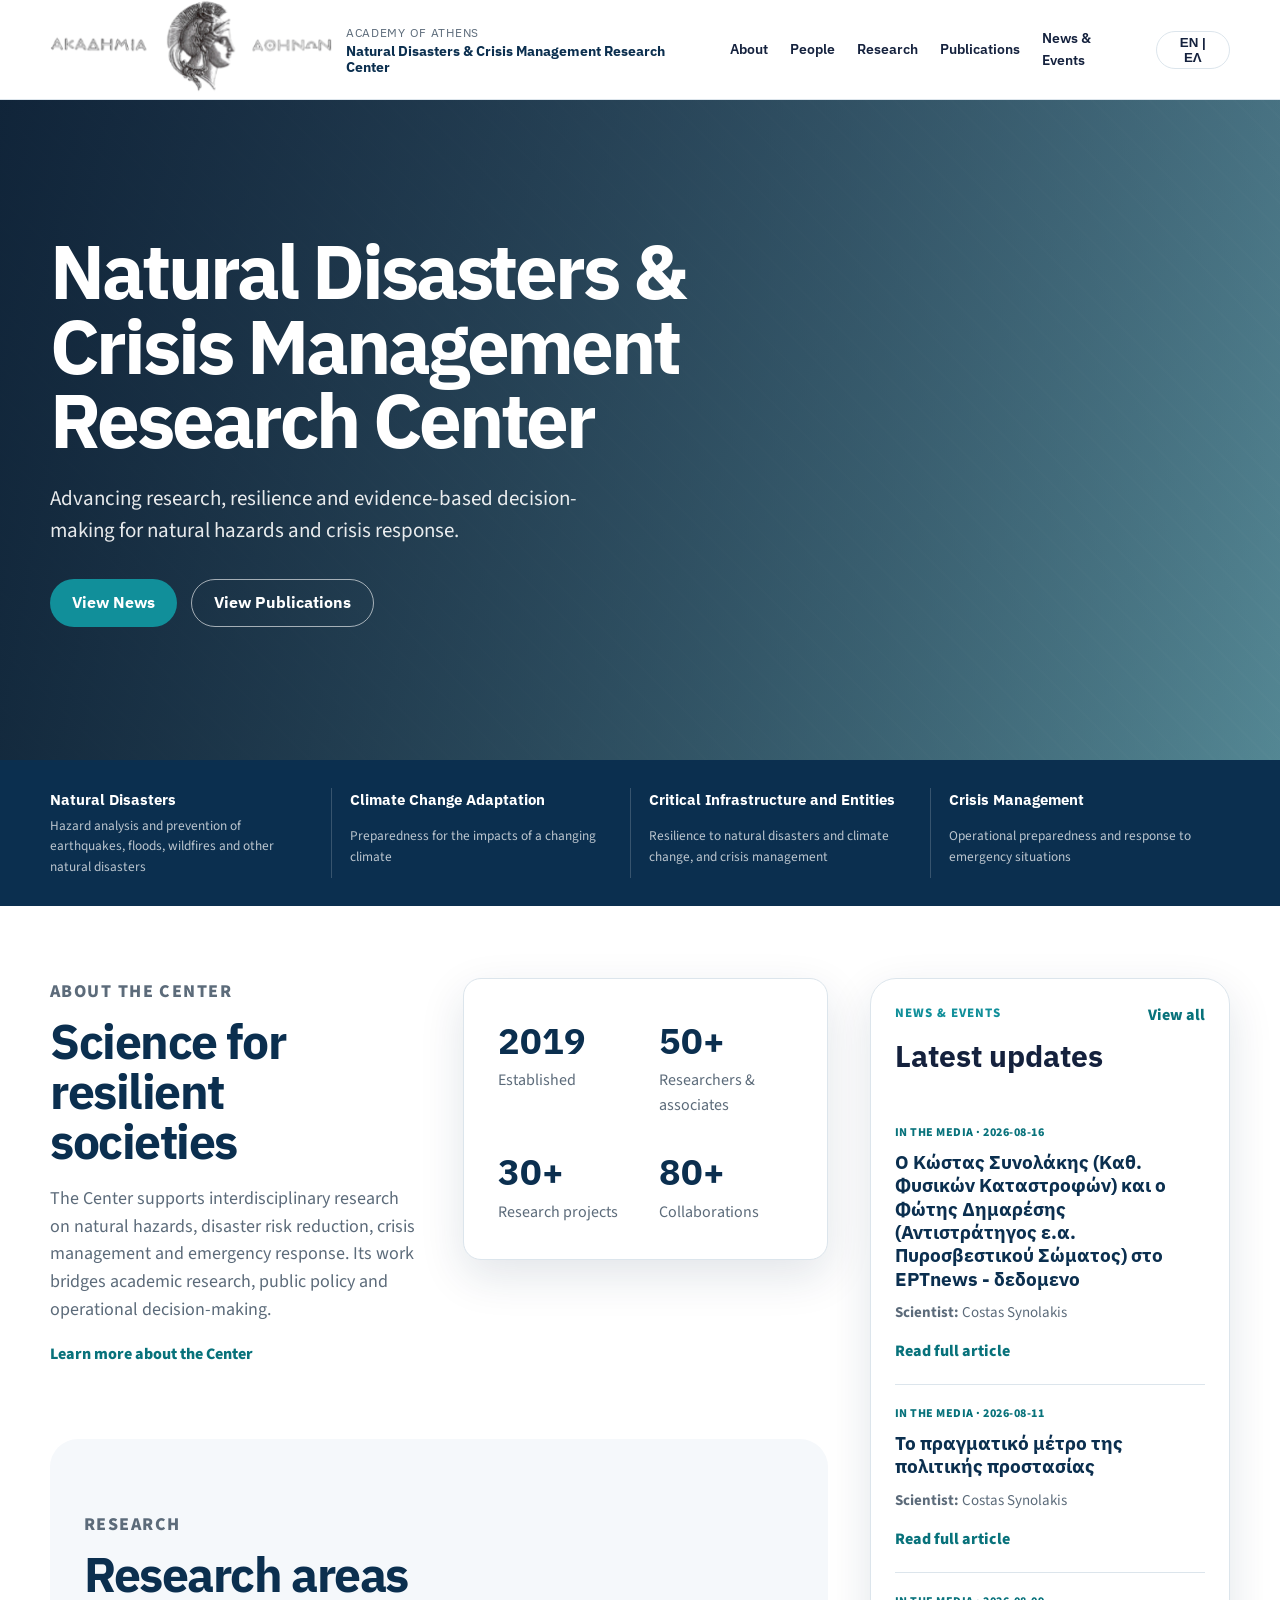
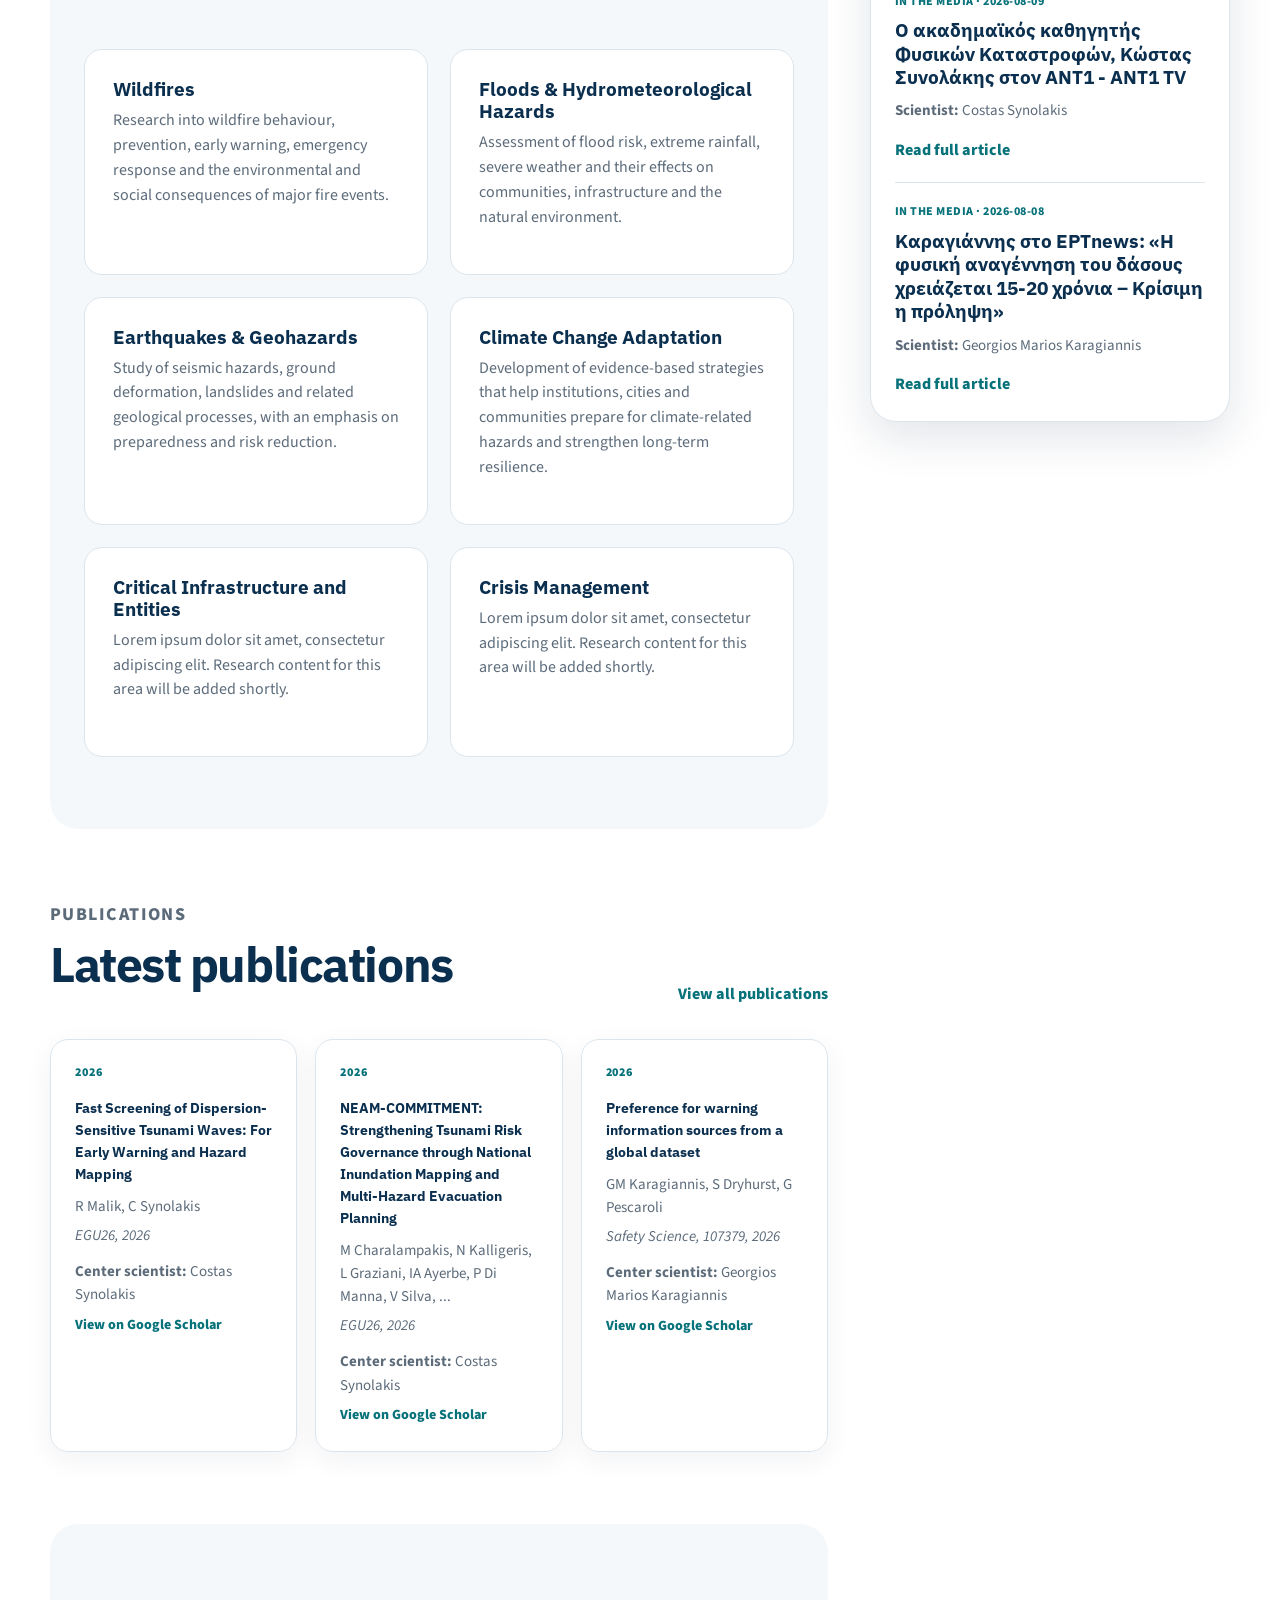
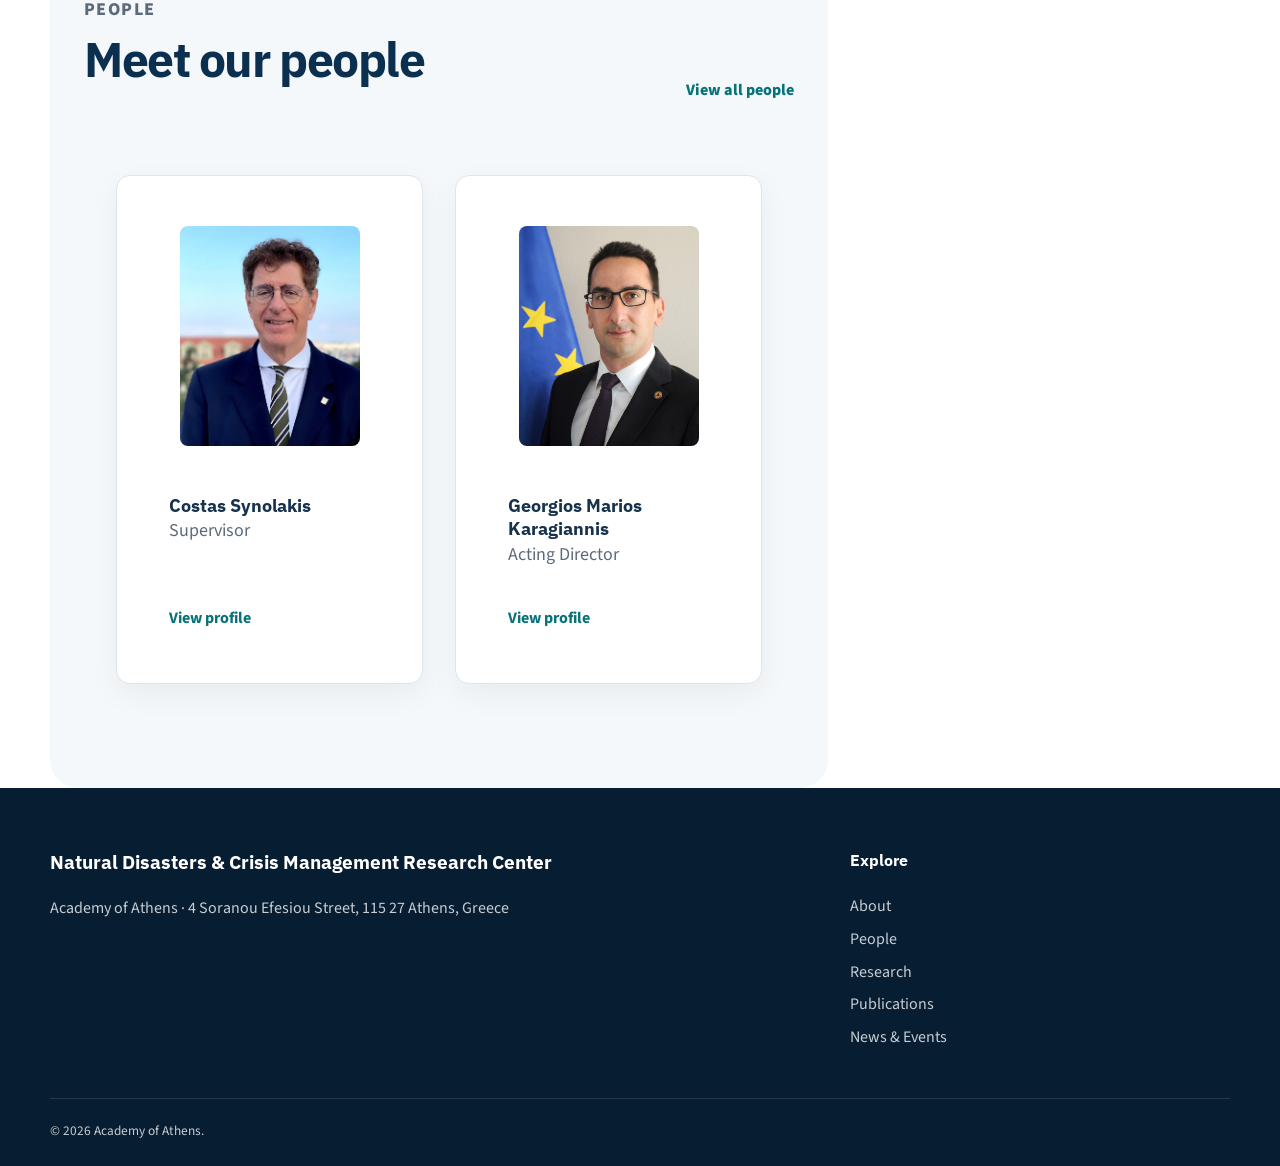
==== commit a59c2687: "Update index.html" ====
--- a/index.html
+++ b/index.html
@@ -567,10 +567,14 @@
 
               <div class="person-card-content">
                 <h3>
-                  <a href="people.html#konstantinos-synolakis">
-                    Costas Synolakis
-                  </a>
-                </h3>
+  <a
+    href="people.html#konstantinos-synolakis"
+    data-en="Costas Synolakis"
+    data-el="Κώστας Συνολάκης"
+  >
+    Costas Synolakis
+  </a>
+</h3>
 
                 <p
                   class="person-role"
@@ -609,10 +613,14 @@
 
               <div class="person-card-content">
                 <h3>
-                  <a href="people.html#georgios-marios-karagiannis">
-                    Georgios Marios Karagiannis
-                  </a>
-                </h3>
+  <a
+    href="people.html#georgios-marios-karagiannis"
+    data-en="Georgios Marios Karagiannis"
+    data-el="Γιώργος Καραγιάννης"
+  >
+    Georgios Marios Karagiannis
+  </a>
+</h3>
 
                 <p
                   class="person-role"
@@ -699,8 +707,8 @@
       </h3>
 
       <p
-        data-en="Academy of Athens · Athens, Greece"
-        data-el="Ακαδημία Αθηνών · Αθήνα, Ελλάδα"
+        data-en="Academy of Athens · 4 Soranou Efesiou Street, 115 27 Athens, Greece"
+        data-el="Ακαδημία Αθηνών · Σωρανού Εφεσίου 4, 115 27 Αθήνα, Ελλάδα"
       >
         Academy of Athens · Athens, Greece
       </p>
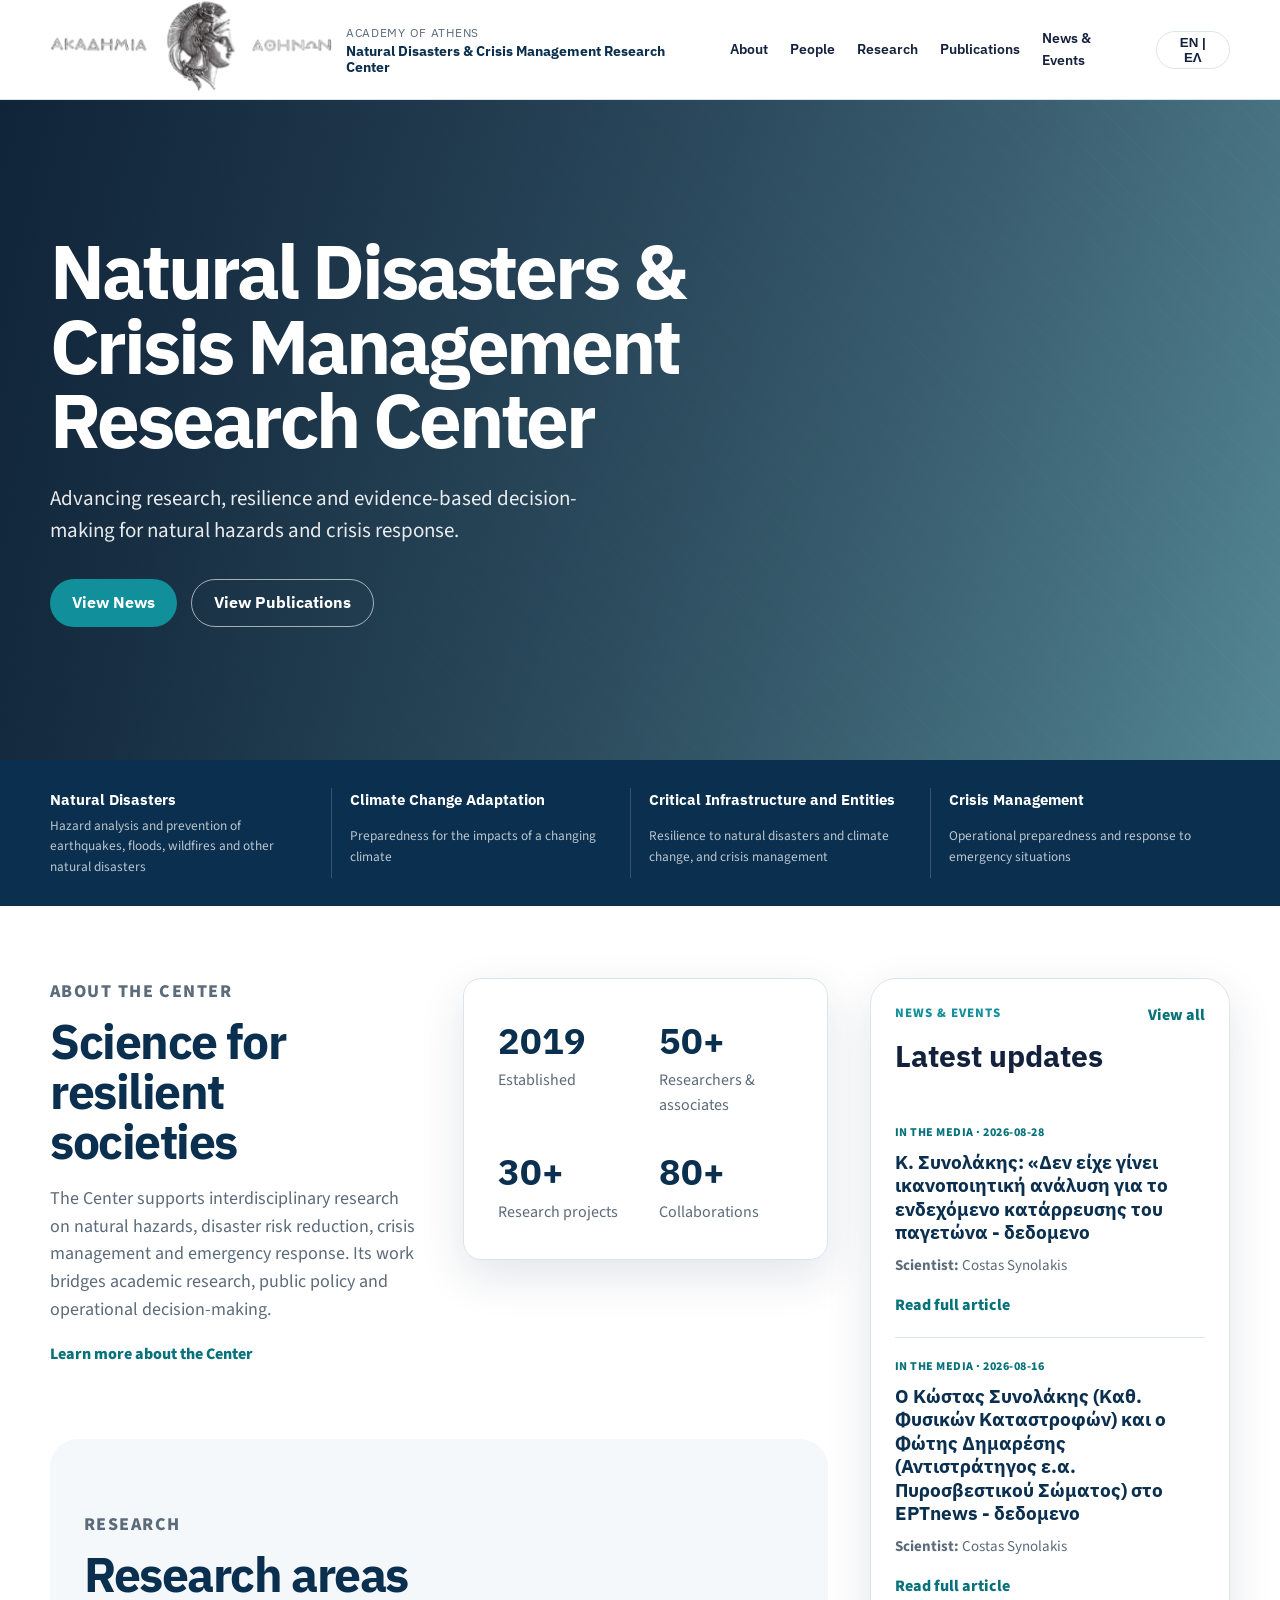
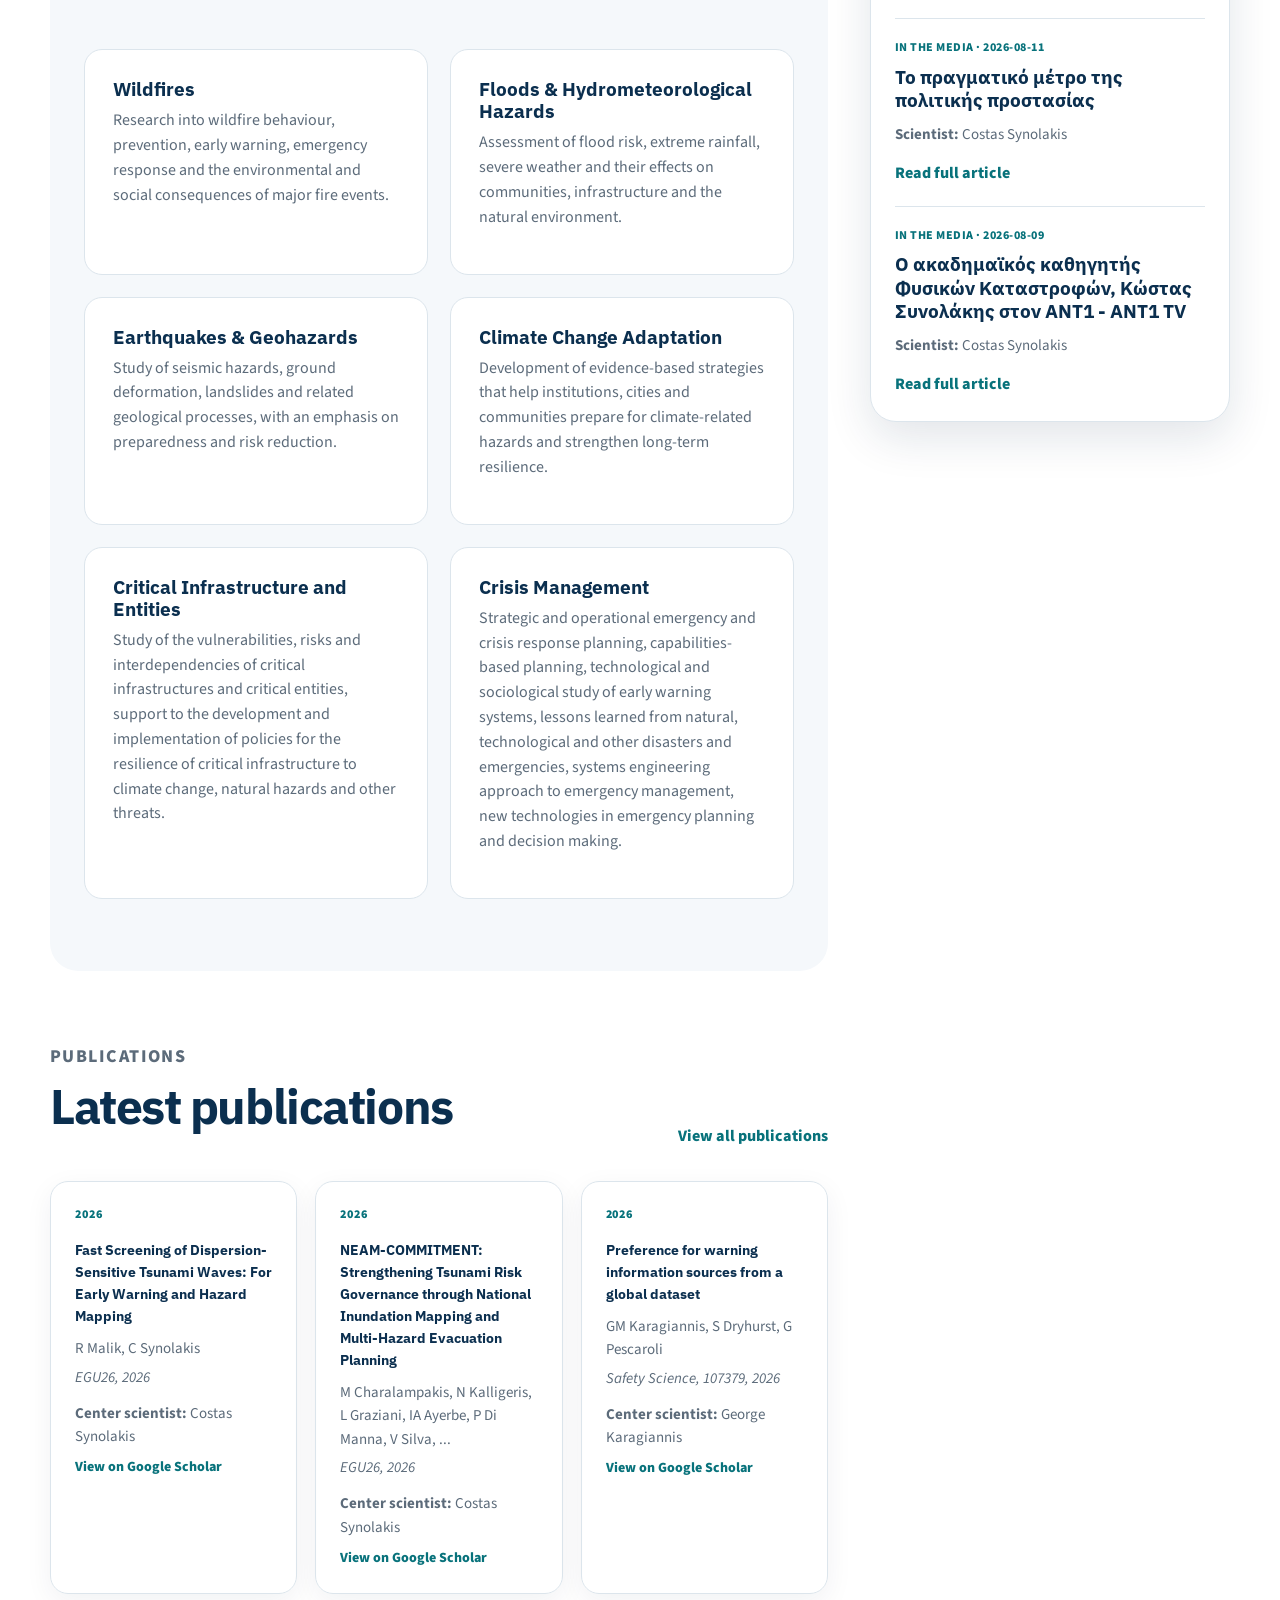
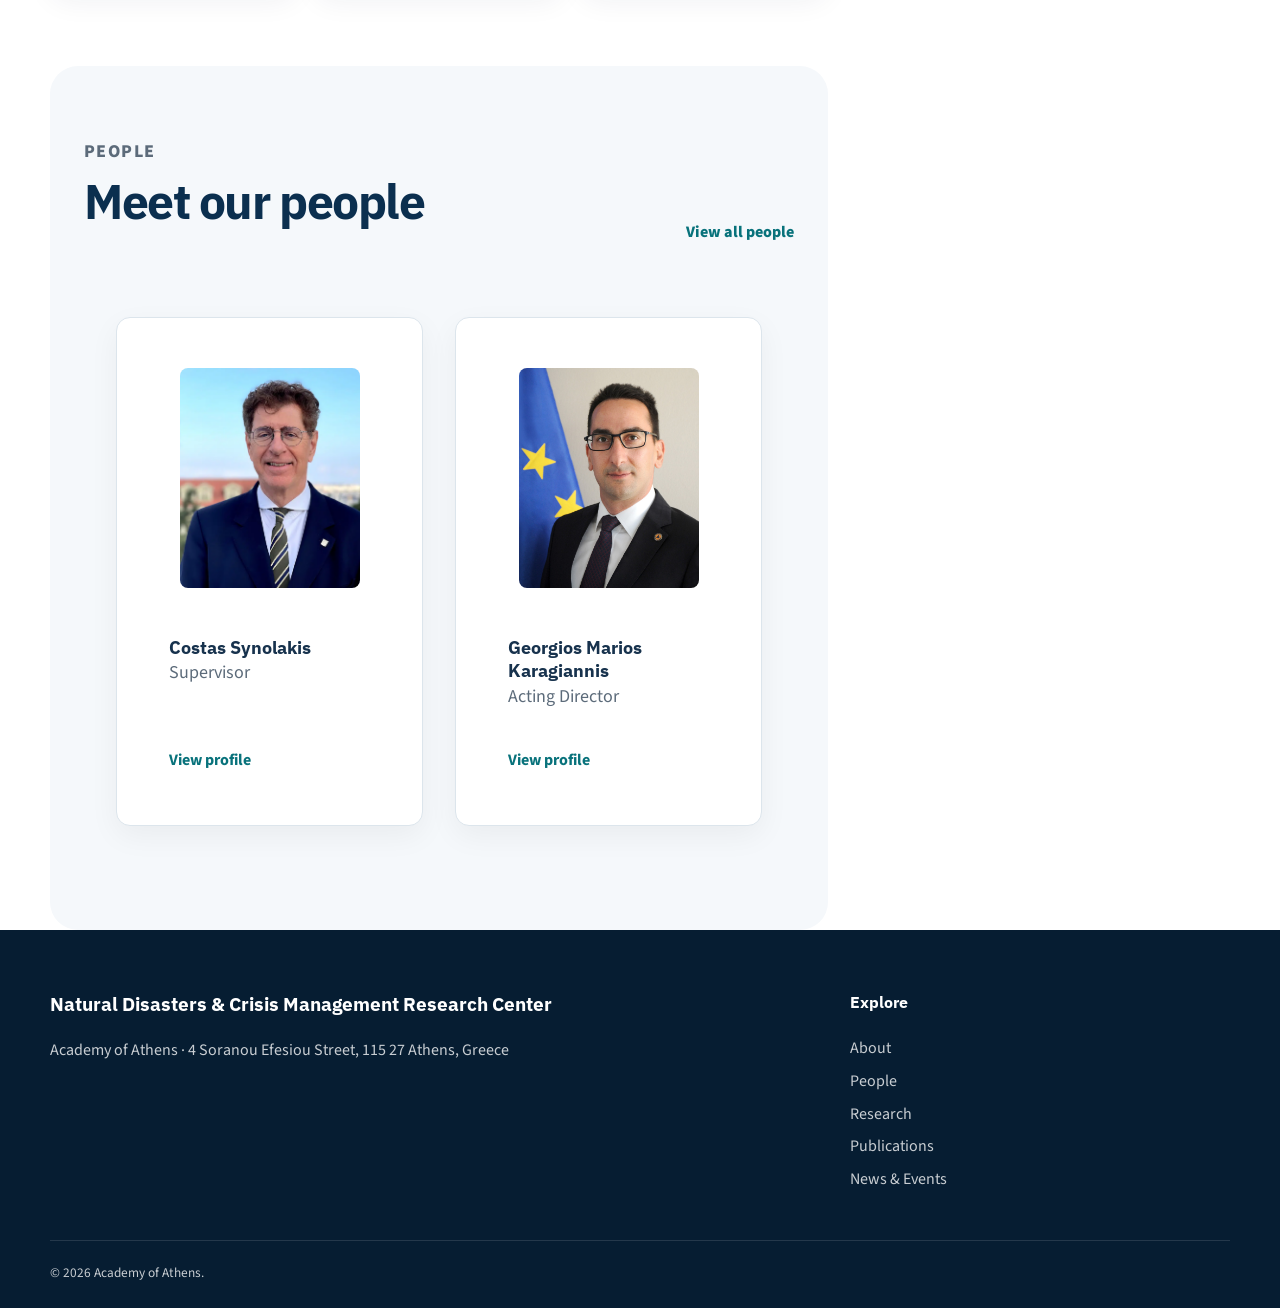
==== commit 2ab766e8: "Update index.html" ====
--- a/index.html
+++ b/index.html
@@ -442,11 +442,10 @@
   </h3>
 
   <p
-    data-en="Lorem ipsum dolor sit amet, consectetur adipiscing elit. Research content for this area will be added shortly."
-    data-el="Lorem ipsum dolor sit amet, consectetur adipiscing elit. Το περιεχόμενο για αυτόν τον ερευνητικό τομέα θα προστεθεί σύντομα."
-  >
-    Lorem ipsum dolor sit amet, consectetur adipiscing elit. Research
-    content for this area will be added shortly.
+    data-en="Study of the vulnerabilities, risks and interdependencies of critical infrastructures and critical entities, support to the development and implementation of policies for the resilience of critical infrastructure to climate change, natural hazards and other threats."
+    data-el="Μελέτη της τρωτότητας, της επικινδυνότητας και των αλληλεπιδράσεων κρίσιμων υποδομών και κρίσιμων οντοτήτων, υποστήριξη της ανάπτυξης και της υλοποίησης δημόσιων πολιτικών για την ανθεκτικότητα των κρίσιμων υποδομών στην κλιματική αλλαγή, τις φυσικές καταστροφές και άλλες απειλές."
+    >
+    Study of the vulnerabilities, risks and interdependencies of critical infrastructures and critical entities, support to the development and implementation of policies for the resilience of critical infrastructure to climate change, natural hazards and other threats.
   </p>
 </article>
 
@@ -460,11 +459,10 @@
   </h3>
 
   <p
-    data-en="Lorem ipsum dolor sit amet, consectetur adipiscing elit. Research content for this area will be added shortly."
-    data-el="Lorem ipsum dolor sit amet, consectetur adipiscing elit. Το περιεχόμενο για αυτόν τον ερευνητικό τομέα θα προστεθεί σύντομα."
-  >
-    Lorem ipsum dolor sit amet, consectetur adipiscing elit. Research
-    content for this area will be added shortly.
+    data-en="Strategic and operational emergency and crisis response planning, capabilities-based planning, technological and sociological study of early warning systems, lessons learned from natural, technological and other disasters and emergencies, systems engineering approach to emergency management, new technologies in emergency planning and decision making."
+    data-el="Στρατηγικός και επιχειρησιακός σχεδιασμός διαχείρισης κρίσεων και εκτάκτων αναγκών, σχεδιασμός επιχειρησιακών δυνατοτήτων, τεχνολογική και κοινωνιολογική μελέτη των συστημάτων έγκαιρης προειδοποίησης, διδάγματα από τη διαχείριση κρίσεων εξαιτίας φυσικών, τεχνολογικών και άλλων καταστροφών, συστημική μελέτη της διαχείρισης κρίσεων και ενσωμάτωση νέων τεχνολογιών στον επιχειρησιακό σχεδιασμό και τη λήψη αποφάσεων."
+    >
+   Strategic and operational emergency and crisis response planning, capabilities-based planning, technological and sociological study of early warning systems, lessons learned from natural, technological and other disasters and emergencies, systems engineering approach to emergency management, new technologies in emergency planning and decision making.
   </p>
 </article>
   </div>
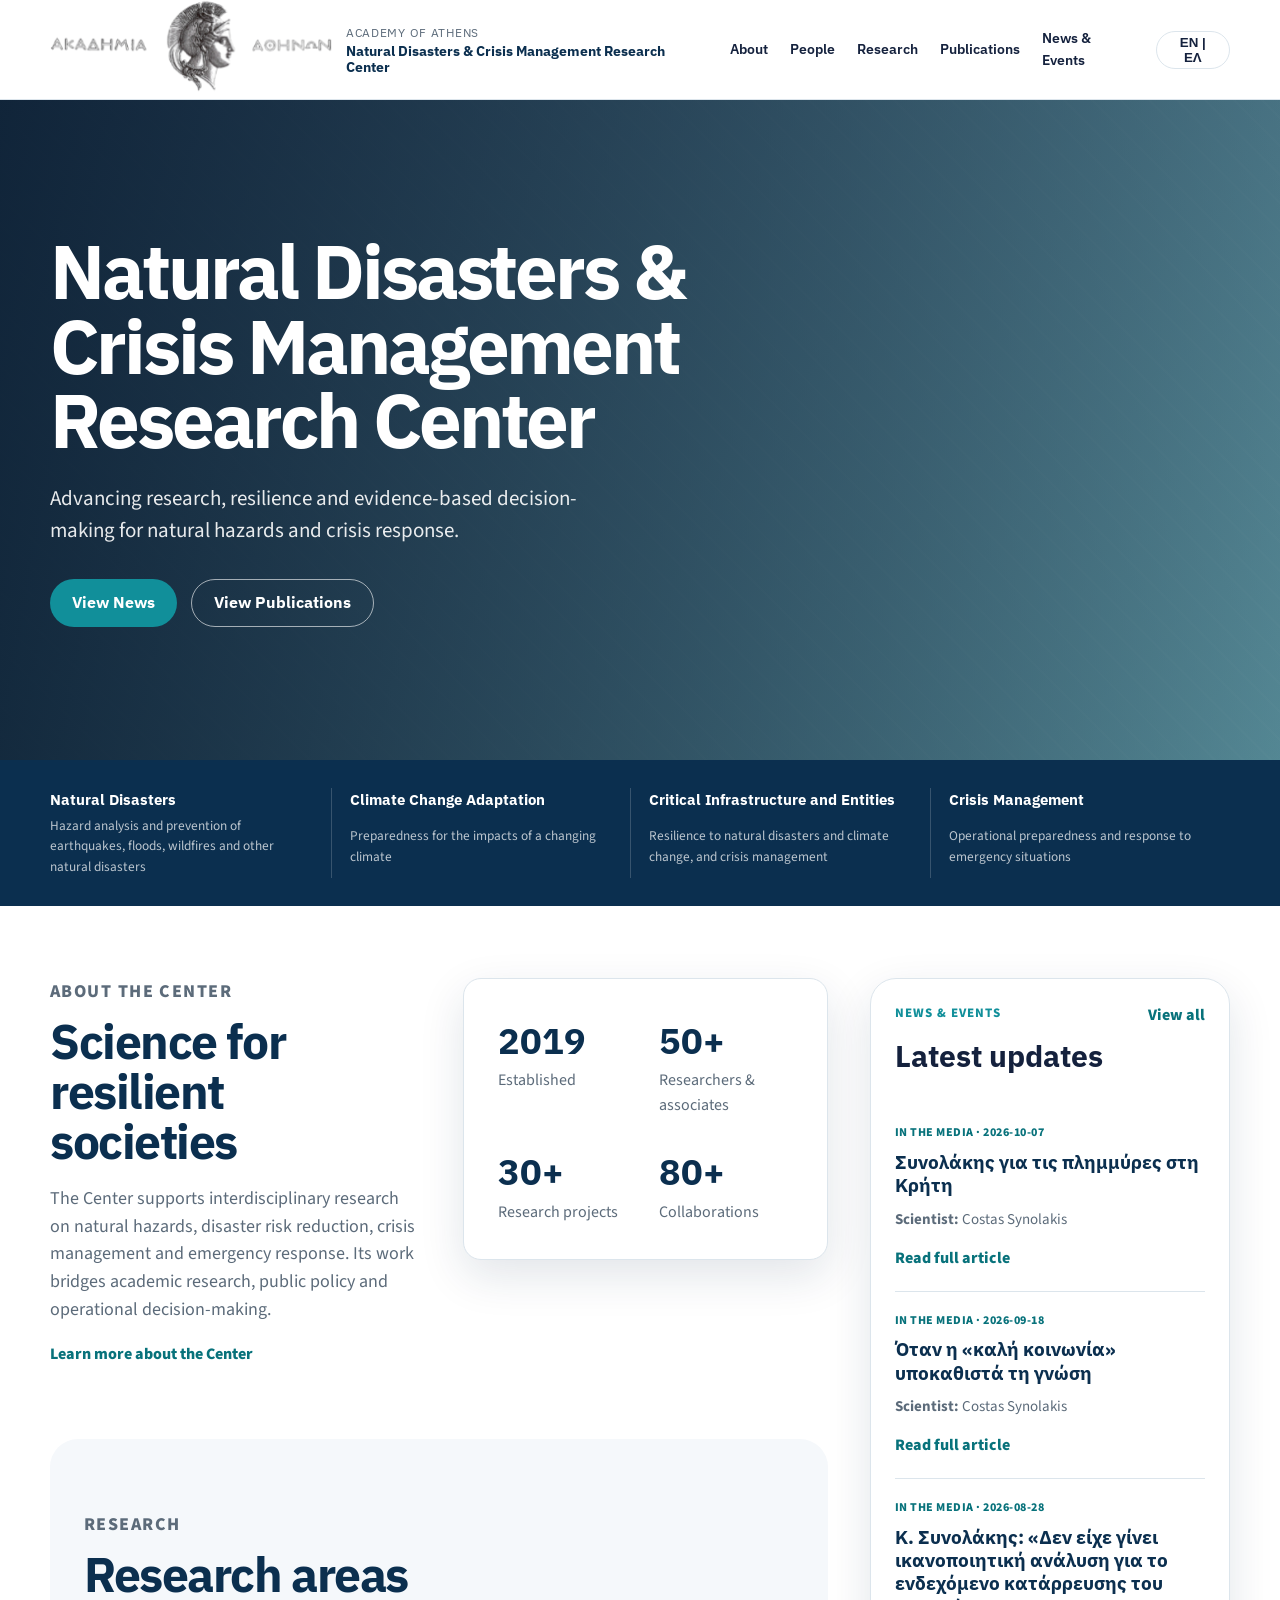
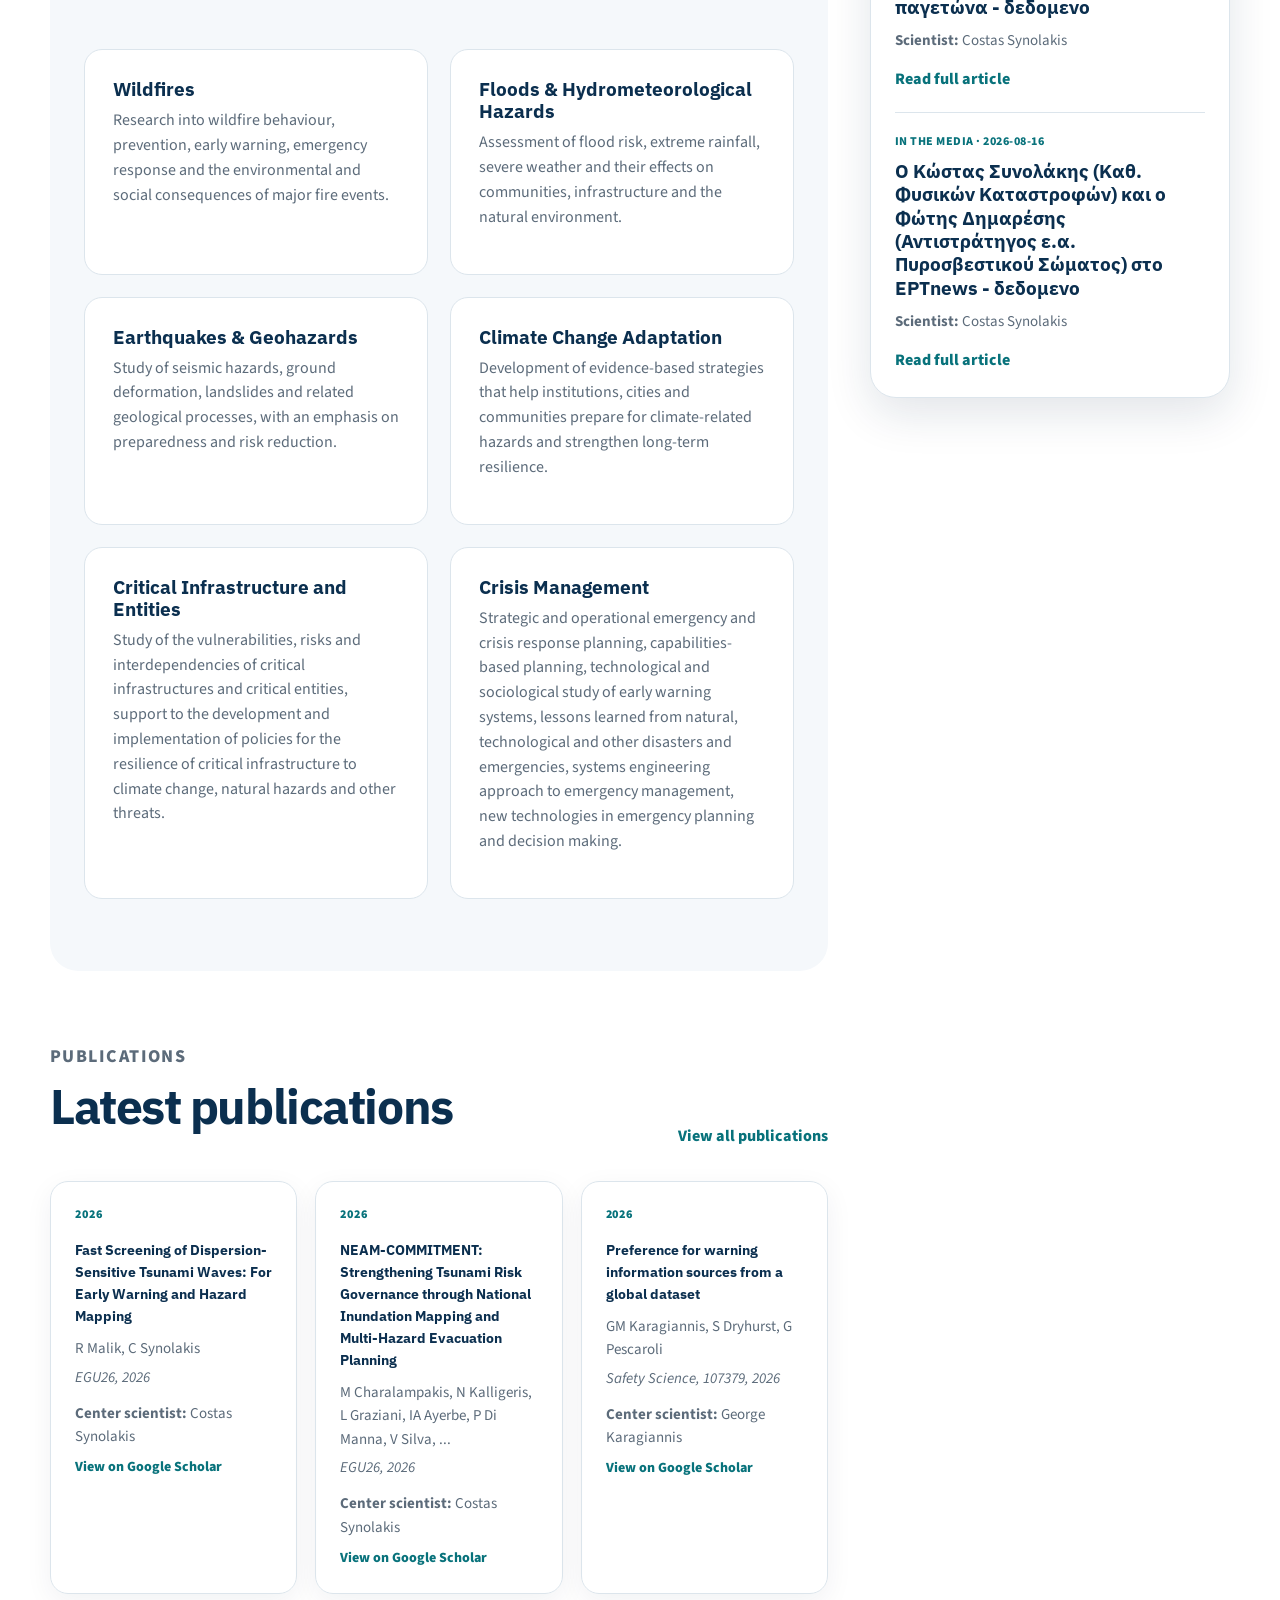
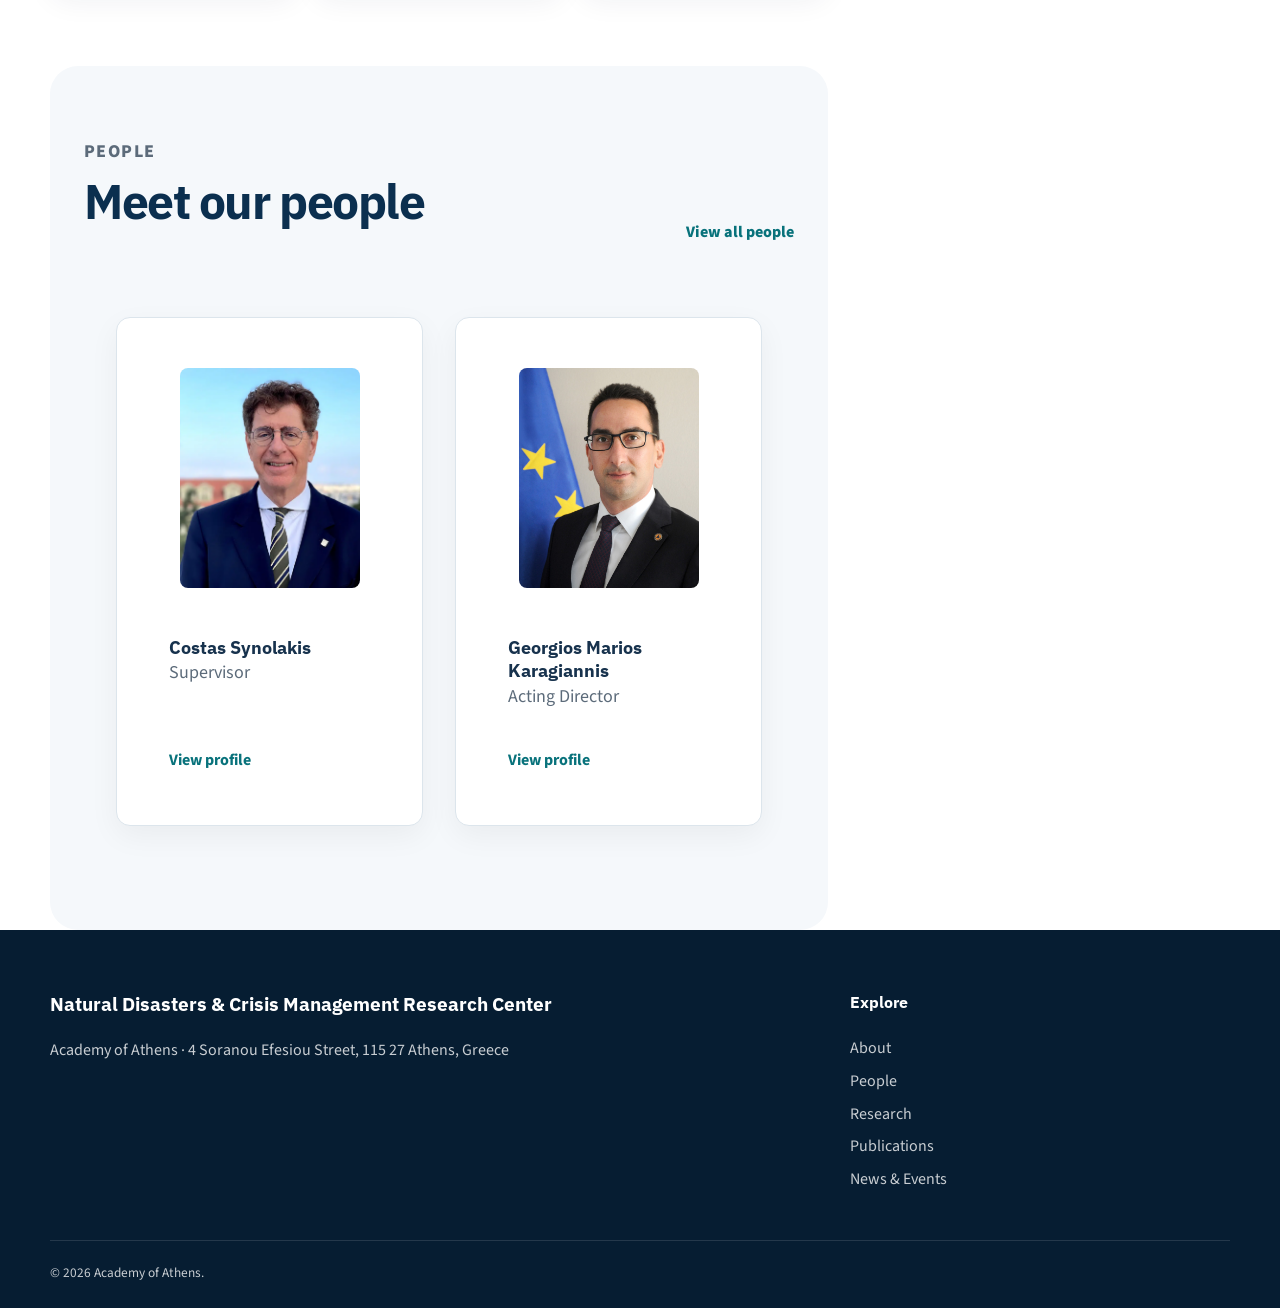
==== commit cc16a0f9: "Update index.html" ====
--- a/index.html
+++ b/index.html
@@ -20,7 +20,7 @@
     href="https://fonts.googleapis.com/css2?family=IBM+Plex+Sans:wght@400;500;600;700&family=Source+Sans+3:wght@400;500;600;700&display=swap"
     rel="stylesheet"
   />
-
+   <link rel="icon" type="image/png" href="favicon.png">
   <link rel="stylesheet" href="styles.css" />
 </head>
 
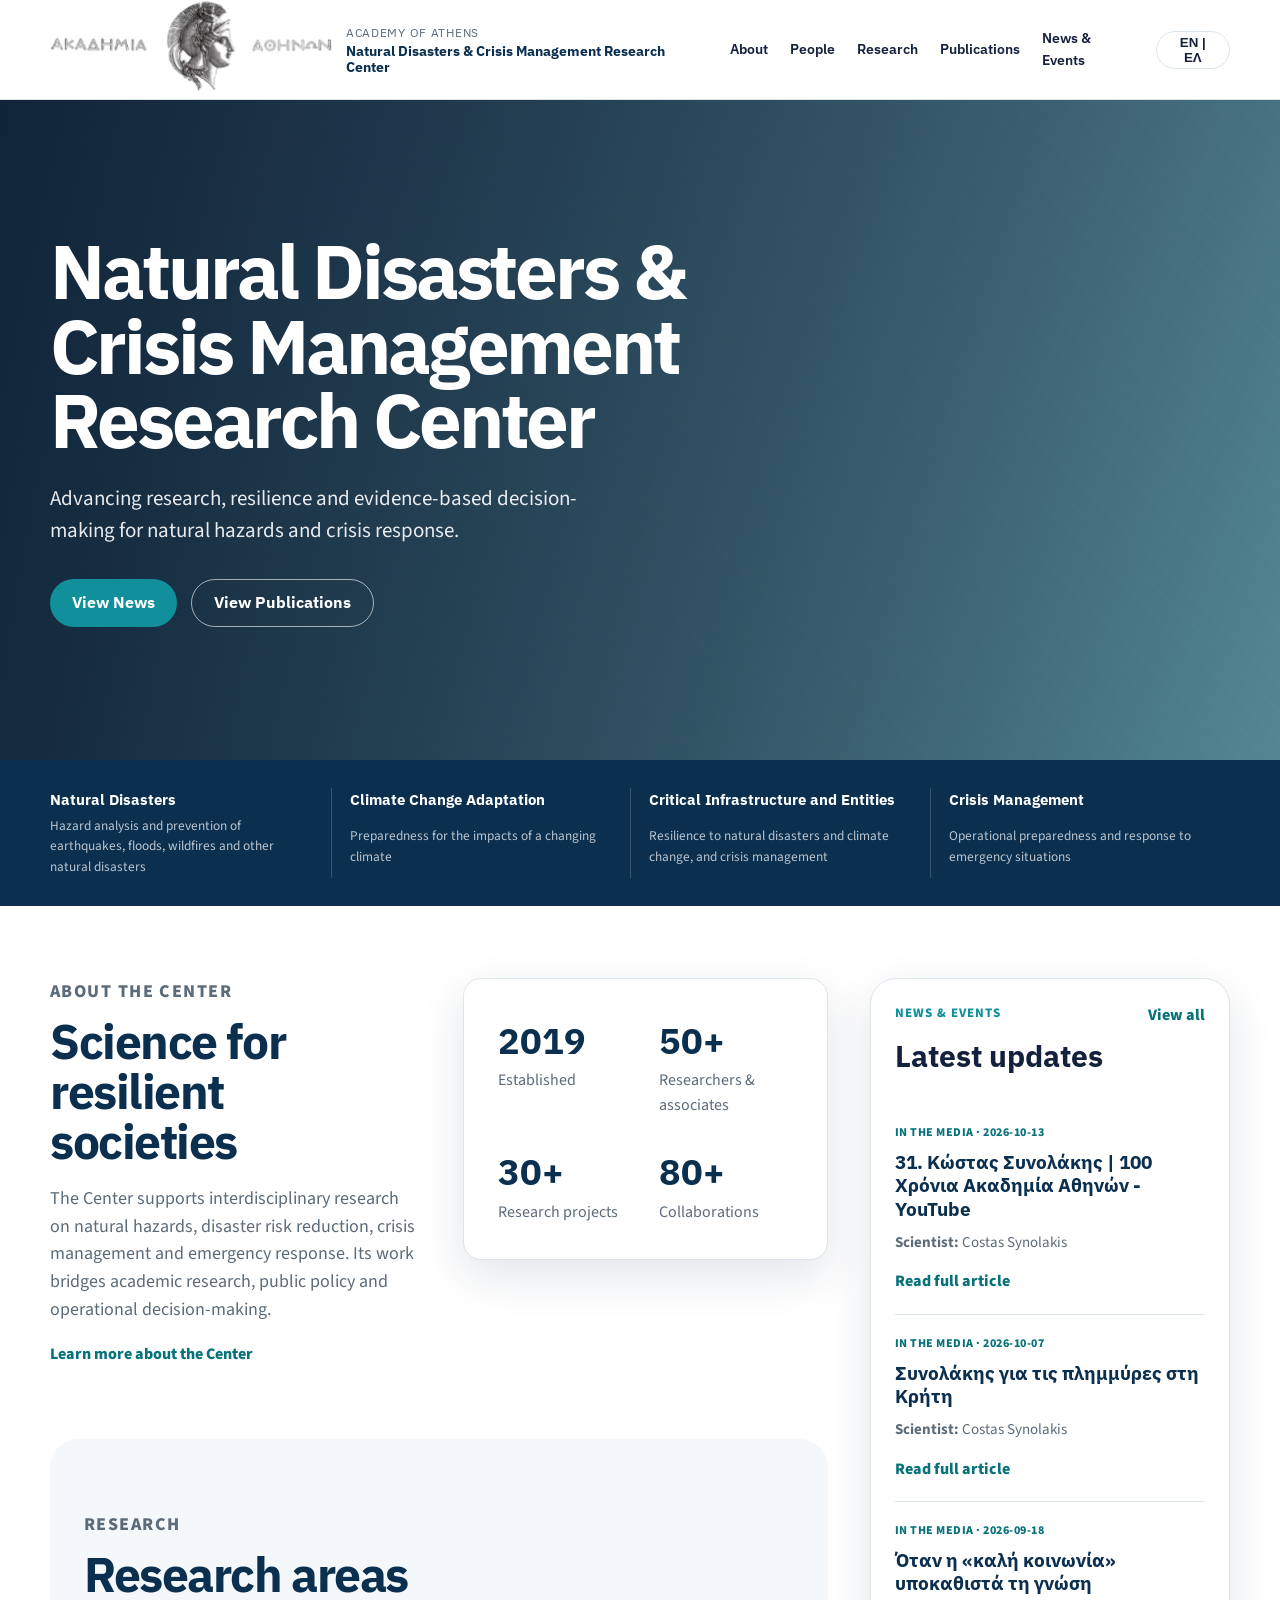
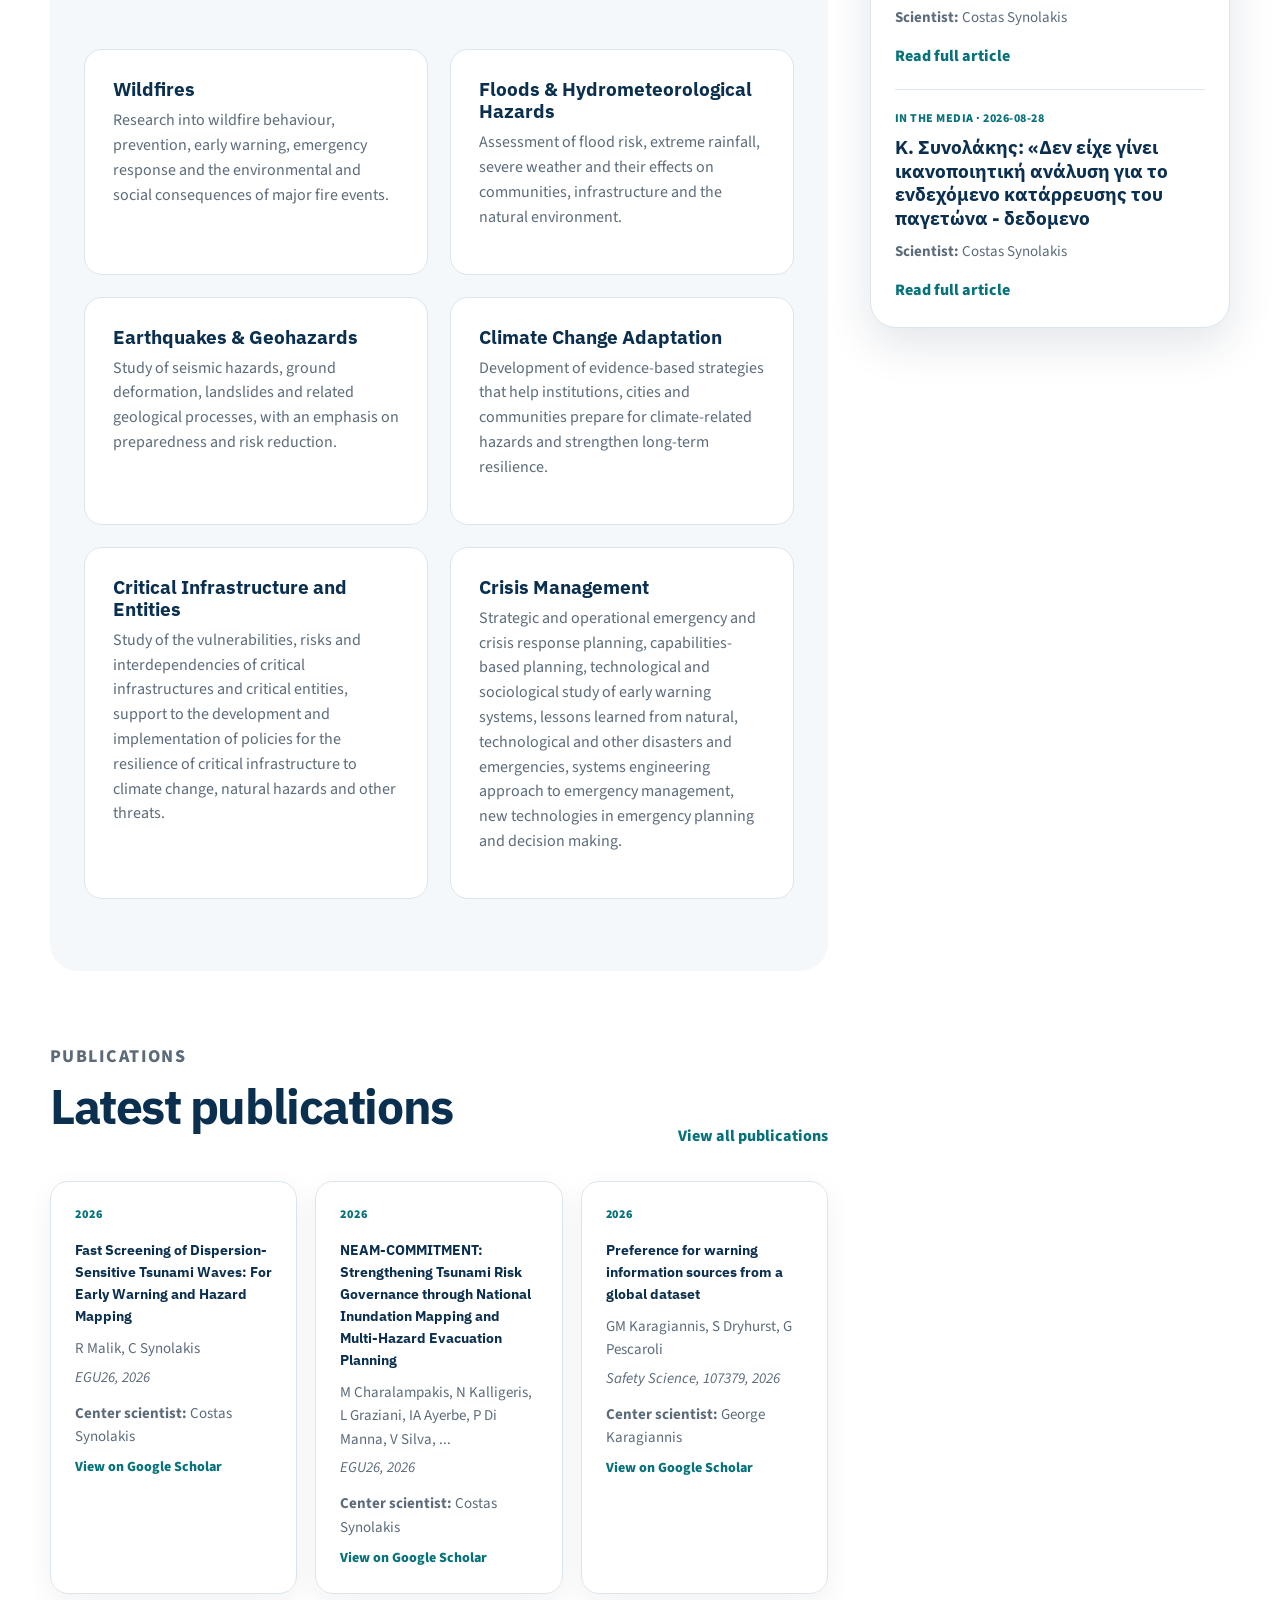
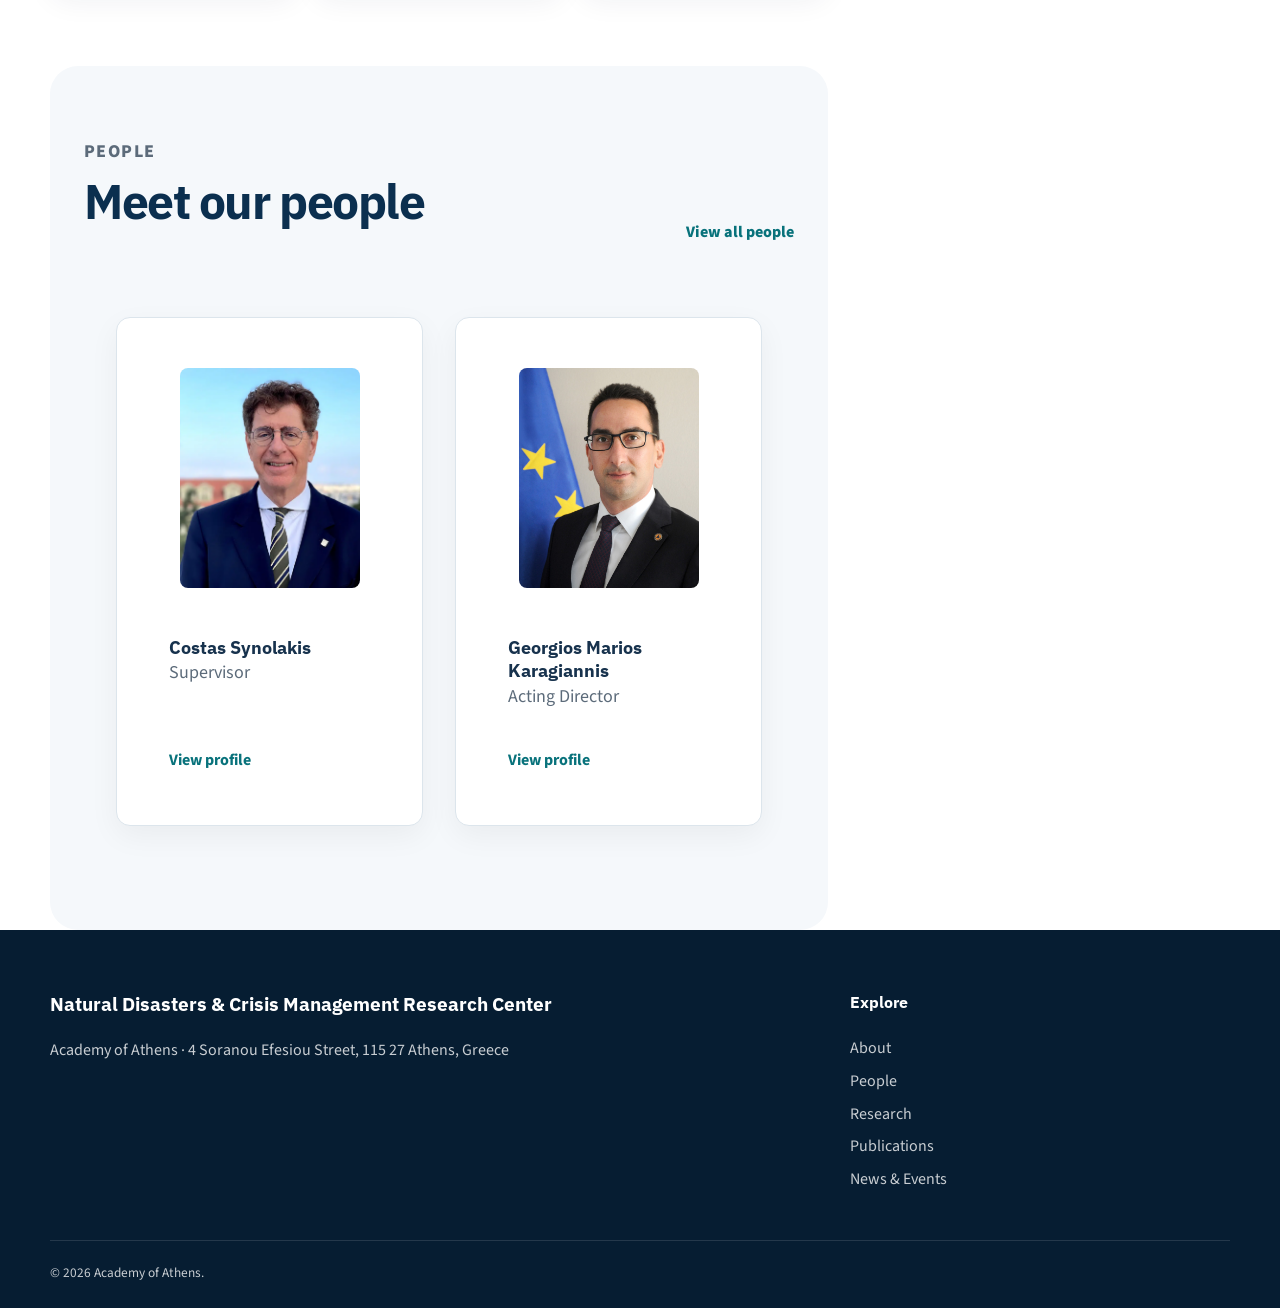
==== commit 36702986: "Add Google Search Console verification" ====
--- a/index.html
+++ b/index.html
@@ -3,16 +3,39 @@
 <head>
   <meta charset="UTF-8" />
   <meta name="viewport" content="width=device-width, initial-scale=1.0" />
-
+  <meta name="google-site-verification" content="7YunrDHJ_qWhxfc9qhHIde-fNIp7HFpfiIq6hJmm0VA" />
   <title>
     Natural Disasters & Crisis Management Research Center | Academy of Athens
   </title>
 
   <meta
-    name="description"
-    content="Natural Disasters and Crisis Management Research Center of the Academy of Athens."
-  />
-
+  name="description"
+  content="The Natural Disasters & Crisis Management Research Center of the Academy of Athens conducts research on natural disasters, climate change adaptation, critical infrastructure resilience and crisis management."
+/>
+  <link rel="canonical" href="https://disasters.academyofathens.gr/" />
+  <script type="application/ld+json">
+{
+  "@context": "https://schema.org",
+  "@type": "ResearchOrganization",
+  "@id": "https://disasters.academyofathens.gr/#organization",
+  "name": "Natural Disasters & Crisis Management Research Center",
+  "alternateName": "Κέντρο Έρευνας Φυσικών Καταστροφών & Διαχείρισης Κρίσεων",
+  "url": "https://disasters.academyofathens.gr/",
+  "logo": "https://disasters.academyofathens.gr/images/logo/academy-of-athens-logo.png",
+  "description": "The Natural Disasters & Crisis Management Research Center of the Academy of Athens conducts research on natural disasters, climate change adaptation, critical infrastructure resilience and crisis management.",
+  "parentOrganization": {
+    "@type": "Organization",
+    "name": "Academy of Athens"
+  },
+  "address": {
+    "@type": "PostalAddress",
+    "streetAddress": "4 Soranou Efesiou Street",
+    "postalCode": "115 27",
+    "addressLocality": "Athens",
+    "addressCountry": "GR"
+  }
+}
+</script>
   <link rel="preconnect" href="https://fonts.googleapis.com" />
   <link rel="preconnect" href="https://fonts.gstatic.com" crossorigin />
 
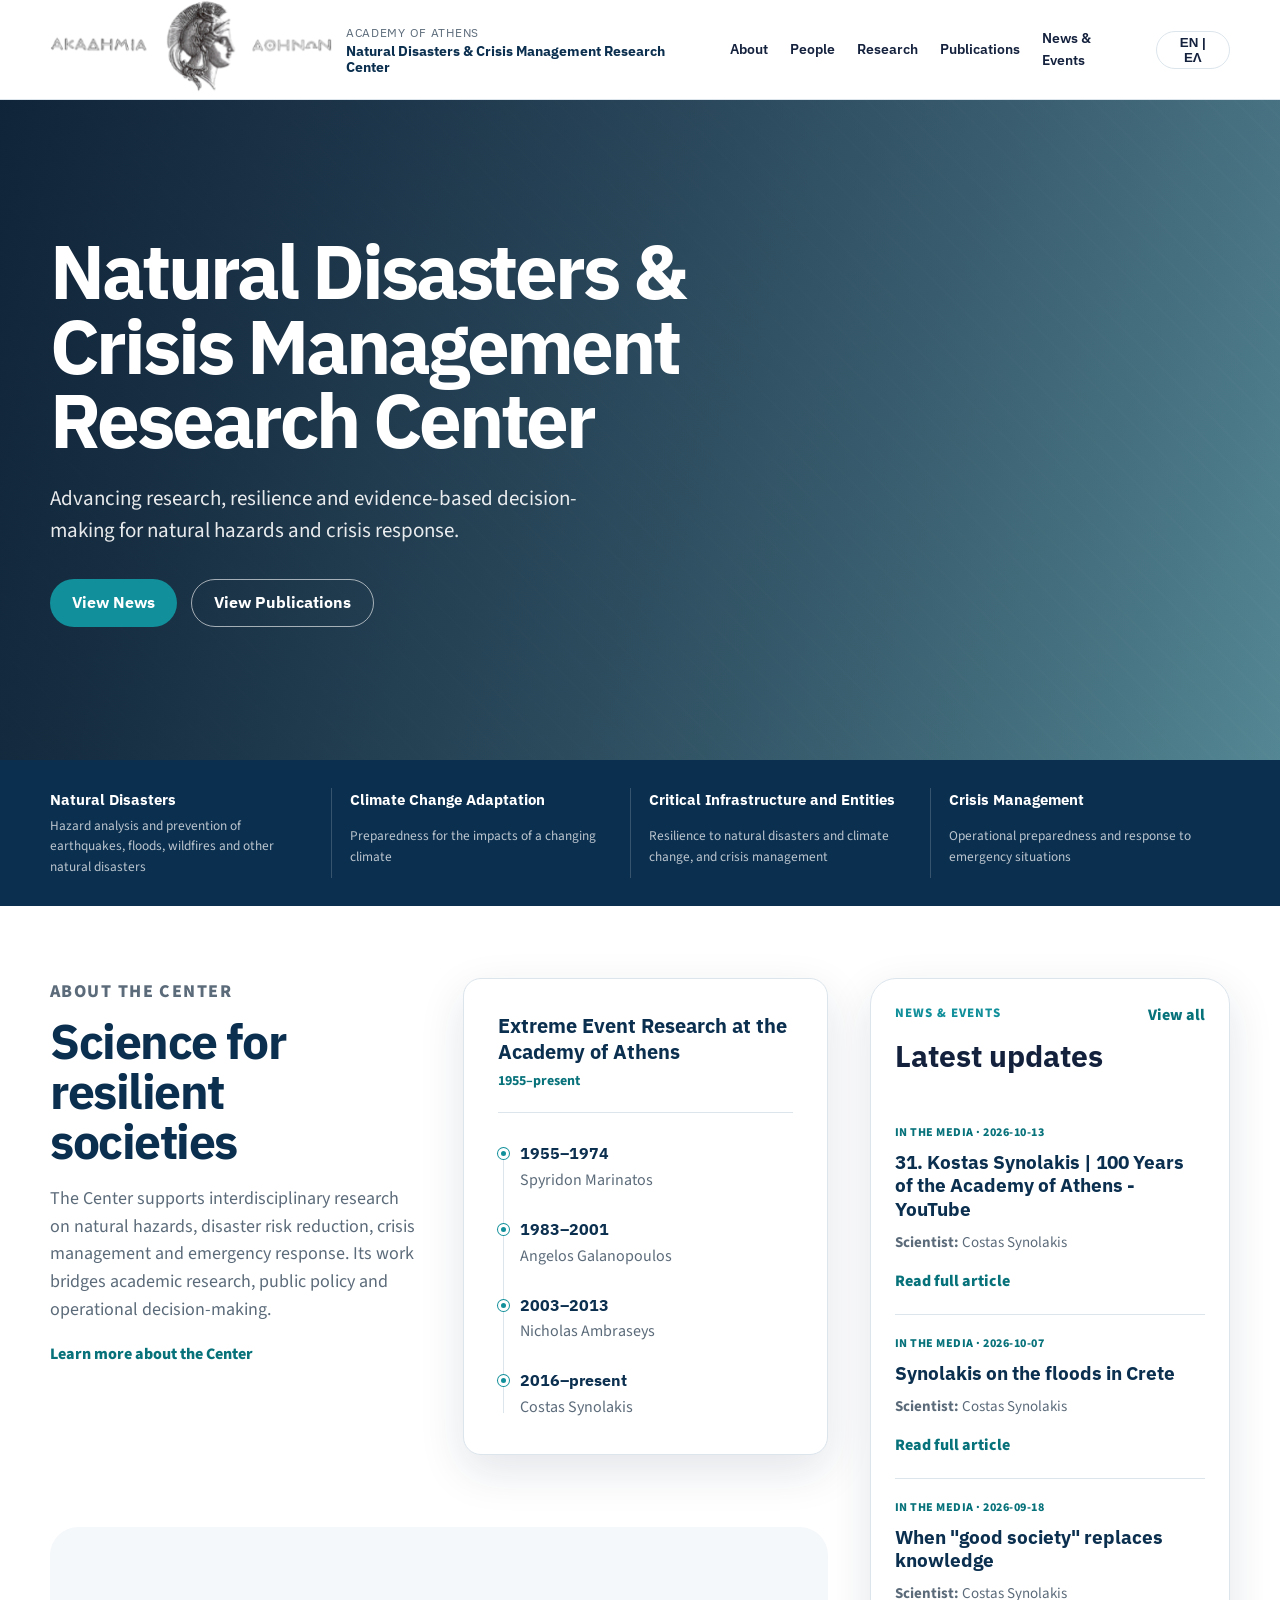
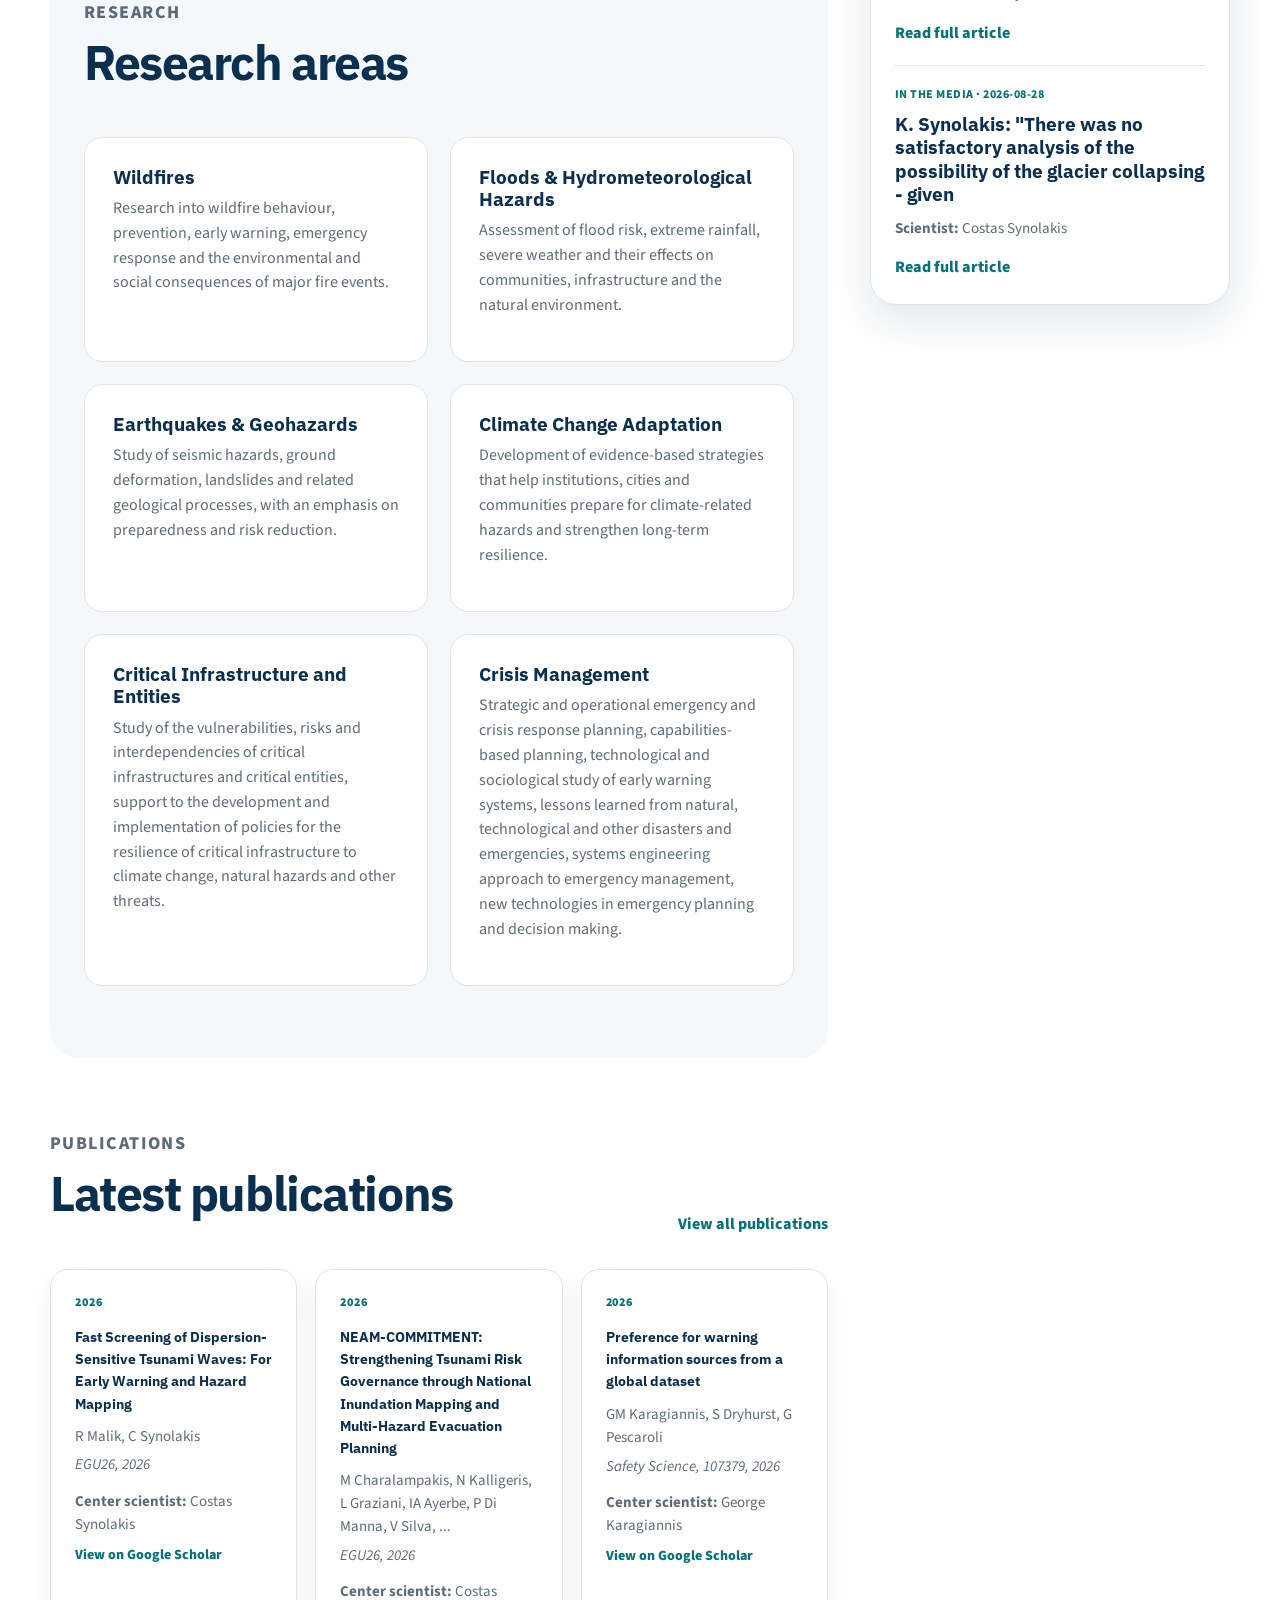
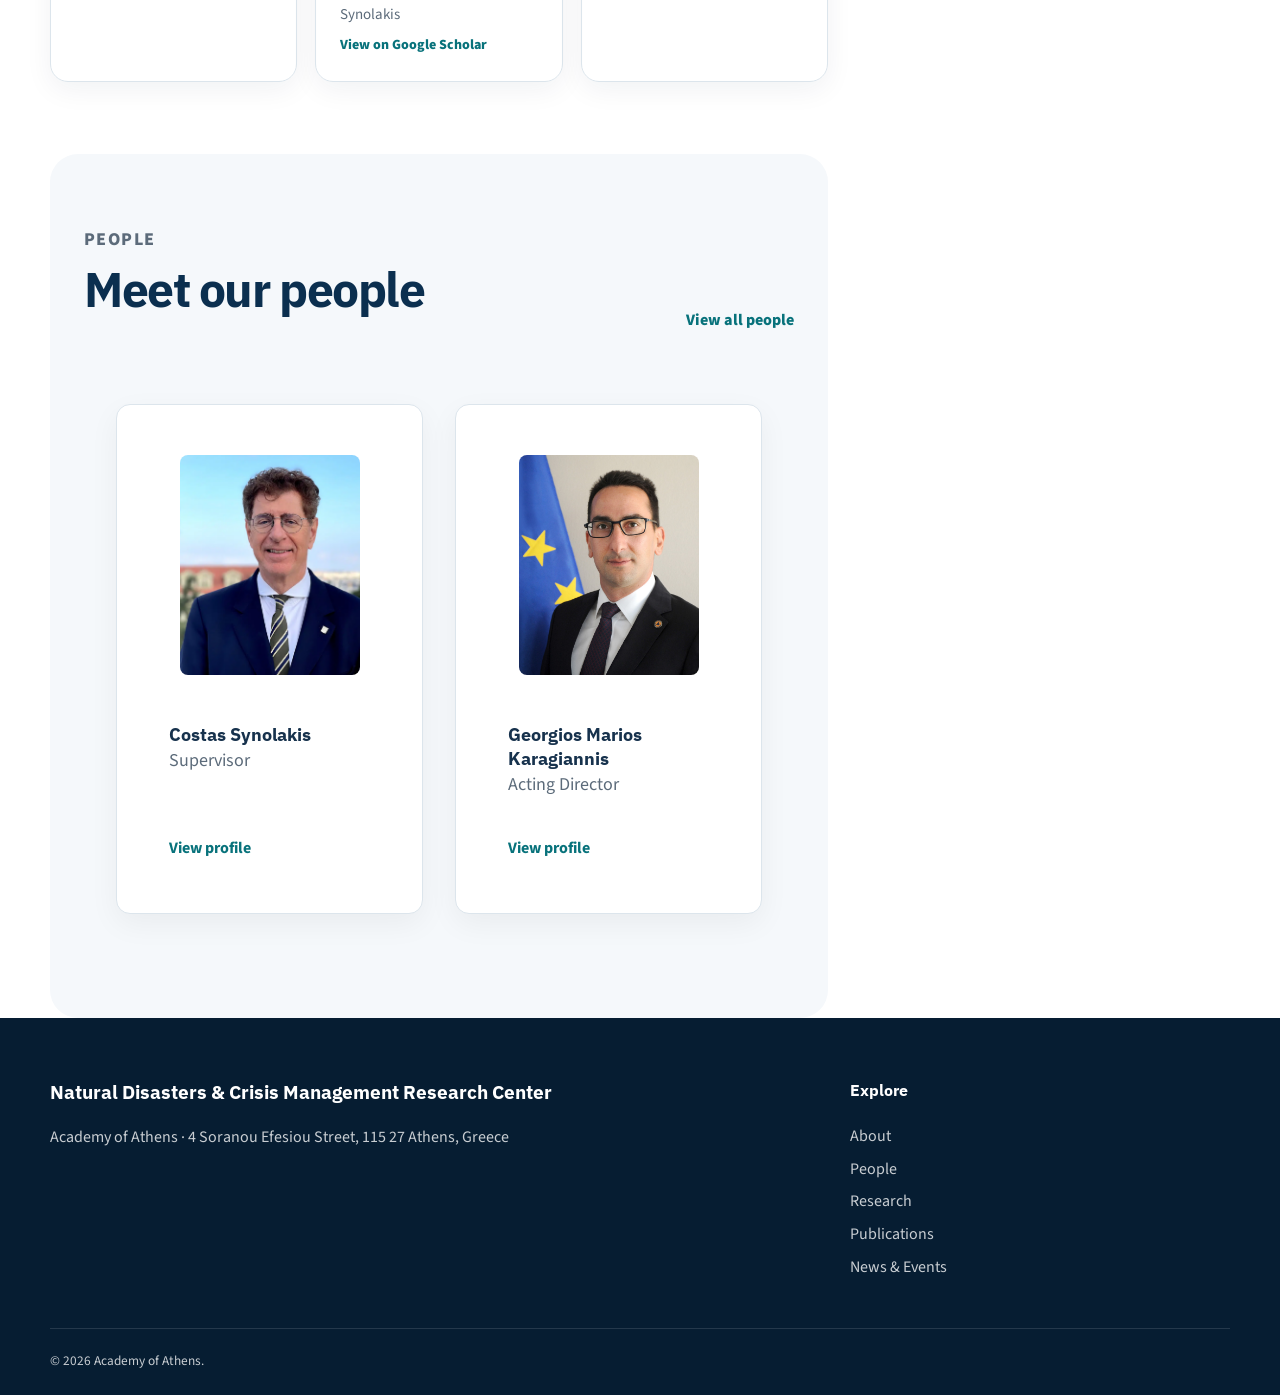
==== commit f90e4b3d: "Changes to the homepage." ====
--- a/index.html
+++ b/index.html
@@ -310,51 +310,92 @@
 </a>
     </div>
 
-    <div class="stats-card">
+    <div class="stats-card history-timeline-card">
+  <div class="history-timeline-header">
+    <h3
+      data-en="Extreme Event Research at the Academy of Athens"
+      data-el="Έρευνα Ακραίων Φαινομένων στην Ακαδημία Αθηνών"
+    >
+      Extreme Event Research at the Academy of Athens
+    </h3>
+
+    <p
+      data-en="1955–present"
+      data-el="1955–σήμερα"
+    >
+      1955–present
+    </p>
+  </div>
+
+  <div class="history-timeline">
+    <div class="history-timeline-item">
+      <span class="history-timeline-marker"></span>
+
       <div>
-        <strong>2019</strong>
-
+        <strong>1955–1974</strong>
         <span
-          data-en="Established"
-          data-el="Έτος ίδρυσης"
-        >
-          Established
+          data-en="Spyridon Marinatos"
+          data-el="Σπυρίδων Μαρινάτος"
+        >
+          Spyridon Marinatos
         </span>
       </div>
+    </div>
+
+    <div class="history-timeline-item">
+      <span class="history-timeline-marker"></span>
 
       <div>
-        <strong>50+</strong>
-
+        <strong>1983–2001</strong>
         <span
-          data-en="Researchers & associates"
-          data-el="Ερευνητές και συνεργάτες"
-        >
-          Researchers & associates
+          data-en="Angelos Galanopoulos"
+          data-el="Άγγελος Γαλανόπουλος"
+        >
+          Angelos Galanopoulos
         </span>
       </div>
+    </div>
+
+    <div class="history-timeline-item">
+      <span class="history-timeline-marker"></span>
 
       <div>
-        <strong>30+</strong>
-
+        <strong>2003–2013</strong>
         <span
-          data-en="Research projects"
-          data-el="Ερευνητικά έργα"
-        >
-          Research projects
+          data-en="Nicholas Ambraseys"
+          data-el="Νικόλαος Αμβράζης"
+        >
+          Nicholas Ambraseys
         </span>
       </div>
+    </div>
+
+    <div class="history-timeline-item">
+      <span class="history-timeline-marker"></span>
 
       <div>
-        <strong>80+</strong>
+        <strong
+          data-en="2016–present"
+          data-el="2016–σήμερα"
+        >
+          2016–present
+        </strong>
 
         <span
-          data-en="Collaborations"
-          data-el="Συνεργασίες"
-        >
-          Collaborations
+          data-en="Costas Synolakis"
+          data-el="Κώστας Συνολάκης"
+        >
+          Costas Synolakis
         </span>
       </div>
     </div>
+  </div>
+</div>
+    
+
+        
+       
+     
   </div>
 </section>
           
--- a/styles.css
+++ b/styles.css
@@ -347,25 +347,88 @@
 
 .stats-card {
   padding: 34px;
-  display: grid;
-  grid-template-columns: repeat(2, 1fr);
-  gap: 26px;
   background: var(--white);
   border: 1px solid var(--line);
   border-radius: var(--radius);
   box-shadow: var(--shadow);
 }
 
-.stats-card strong {
+/* Academy of Athens extreme-event research timeline */
+
+.history-timeline-card {
   display: block;
+}
+
+.history-timeline-header {
+  margin-bottom: 28px;
+  padding-bottom: 20px;
+  border-bottom: 1px solid var(--line);
+}
+
+.history-timeline-header h3 {
+  margin: 0 0 6px;
   color: var(--navy);
   font-family: "IBM Plex Sans", Arial, sans-serif;
-  font-size: 36px;
-}
-
-.stats-card span {
+  font-size: 20px;
+  line-height: 1.3;
+}
+
+.history-timeline-header p {
+  margin: 0;
+  color: var(--teal-dark);
+  font-size: 14px;
+  font-weight: 700;
+}
+
+.history-timeline {
+  position: relative;
+  display: grid;
+  gap: 24px;
+  padding-left: 22px;
+}
+
+.history-timeline::before {
+  content: "";
+  position: absolute;
+  top: 7px;
+  bottom: 7px;
+  left: 5px;
+  width: 1px;
+  background: var(--line);
+}
+
+.history-timeline-item {
+  position: relative;
+}
+
+.history-timeline-marker {
+  position: absolute;
+  top: 7px;
+  left: -22px;
+  width: 11px;
+  height: 11px;
+  background: var(--teal);
+  border: 3px solid var(--white);
+  border-radius: 50%;
+  box-shadow: 0 0 0 1px var(--teal);
+}
+
+.history-timeline-item strong {
+  display: block;
+  margin-bottom: 2px;
+  color: var(--navy);
+  font-family: "IBM Plex Sans", Arial, sans-serif;
+  font-size: 16px;
+  font-weight: 700;
+}
+
+.history-timeline-item span:not(.history-timeline-marker) {
+  display: block;
   color: var(--muted);
-}
+  font-size: 16px;
+}
+
+
 
 .section-head {
   margin-bottom: 32px;
@@ -1072,7 +1135,7 @@
   .news-rail {
     position: static;
     order: -1;
-    padding: 0 0 72px;
+    padding: 0 0 20px;
   }
 }
 
